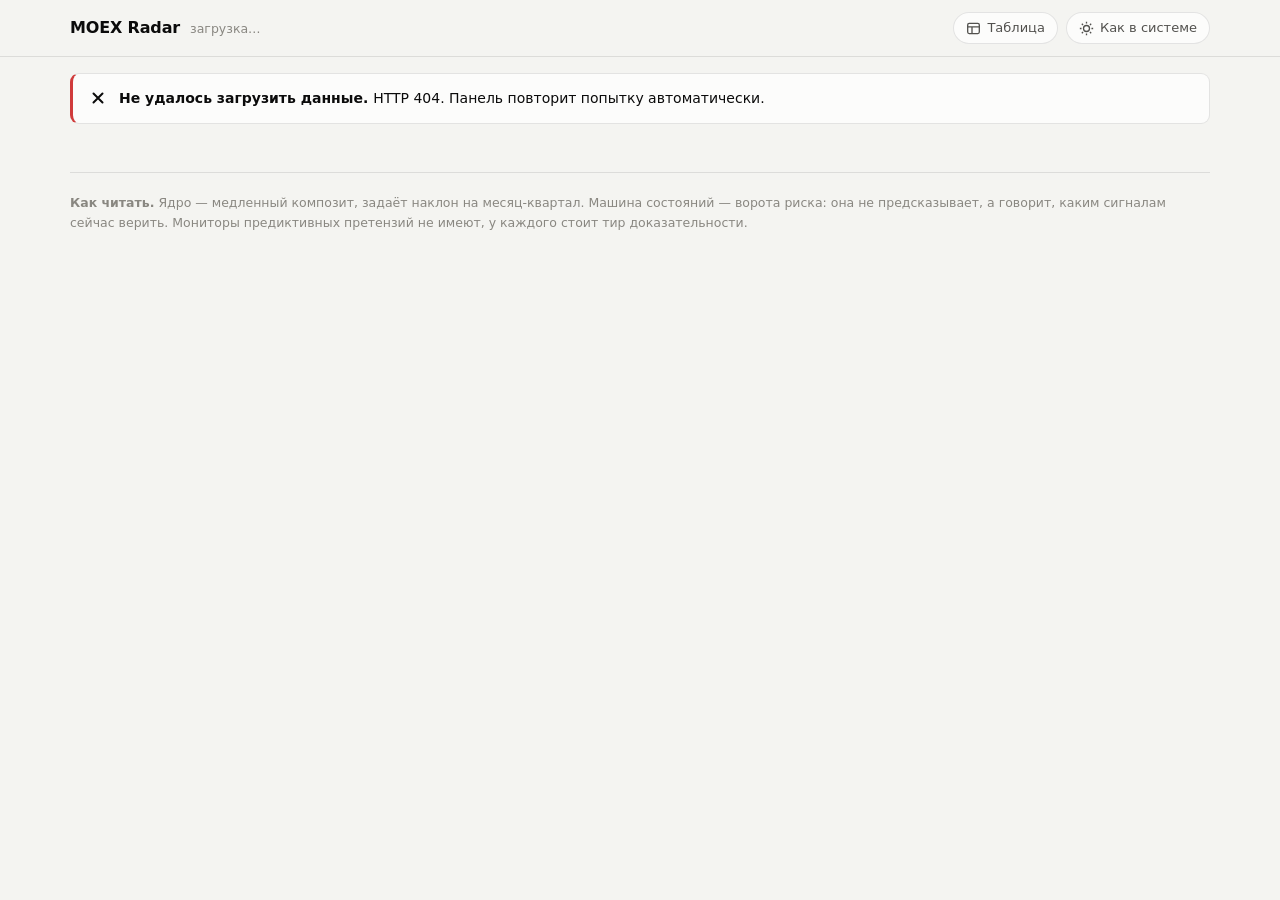
==== web/index.html @ fa614dc6 "Панель переписана: дизайн-система, обе темы, доступность Прежняя вёрстка была тёмной по факту (светл" ====
<!doctype html>
<html lang="ru" data-theme="">
<head>
<meta charset="utf-8">
<meta name="viewport" content="width=device-width, initial-scale=1, viewport-fit=cover">
<title>MOEX Radar — состояние российского рынка</title>
<meta name="description" content="Прогнозная панель по индексу МосБиржи: композит ядра, машина состояний, мониторы потоков и макро.">
<meta name="color-scheme" content="light dark">
<link rel="icon" href="favicon.svg" type="image/svg+xml">
<link rel="stylesheet" href="styles.css">
<script>
  // Тему ставим ДО первой отрисовки: иначе на секунду мигает светлая, пока грузится
  // app.js, и это заметнее всего ночью — ровно тогда, когда панель и открывают.
  try {
    var t = localStorage.getItem('moex-radar-theme');
    if (t === 'light' || t === 'dark') document.documentElement.dataset.theme = t;
  } catch (e) { /* приватный режим — молча остаёмся на системной теме */ }
</script>
</head>
<body>
<a class="skip" href="#main">К содержимому</a>

<header class="top">
  <div class="top__in">
    <div class="brand">
      <span class="brand__name">MOEX&nbsp;Radar</span>
      <span class="brand__sub" id="asof">загрузка…</span>
    </div>
    <span class="top__spacer"></span>
    <div class="top__tools">
      <span class="age" id="age"></span>
      <button class="pill" id="table-toggle" type="button" aria-pressed="false"
              aria-label="Показать те же ряды таблицей"
              title="Показать те же ряды таблицей">
        <svg class="pill__ico" viewBox="0 0 16 16" aria-hidden="true" fill="none" stroke="currentColor" stroke-width="1.4">
          <rect x="1.8" y="2.6" width="12.4" height="10.8" rx="1.6"/>
          <path d="M1.8 6.2h12.4M6.4 6.2v7.2"/>
        </svg>
        <span class="pill__label">Таблица</span>
      </button>
      <button class="pill" id="theme-toggle" type="button" aria-label="Сменить тему оформления" title="Тема оформления">
        <svg class="pill__ico" id="theme-ico" viewBox="0 0 16 16" aria-hidden="true" fill="none" stroke="currentColor" stroke-width="1.4">
          <circle cx="8" cy="8" r="3.2"/>
          <path d="M8 .9v1.8M8 13.3v1.8M15.1 8h-1.8M2.7 8H.9M13 3l-1.3 1.3M4.3 11.7 3 13M13 13l-1.3-1.3M4.3 4.3 3 3"/>
        </svg>
        <span class="pill__label" id="theme-label">Тема</span>
      </button>
    </div>
  </div>
</header>

<main class="wrap" id="main">
  <div id="banners"></div>
  <div id="app">
    <p class="empty" id="boot">Загружаем данные панели…</p>
  </div>

  <footer class="foot">
    <p><strong>Как читать.</strong> Ядро — медленный композит, задаёт наклон на месяц-квартал.
      Машина состояний — ворота риска: она не предсказывает, а говорит, каким сигналам сейчас верить.
      Мониторы предиктивных претензий не имеют, у каждого стоит тир доказательности.</p>
    <p id="foot-meta"></p>
  </footer>
</main>

<script src="charts.js"></script>
<script src="app.js"></script>
</body>
</html>
---- web/styles.css ----
/* MOEX Radar — дизайн-система панели.
 *
 * ПРИНЦИП: цвет носит смысл, а не украшает. Идентичность (три компонента ядра) —
 * категориальные слоты; полярность (композит, потоки) — диверджент синий↔красный
 * с серой серединой; состояние (ячейка, статус источника) — статусная палитра,
 * всегда с иконкой и подписью, никогда цветом в одиночку. Всё остальное — чернила.
 *
 * Палитра не подобрана на глаз: слоты и пары прогнаны валидатором в ОБЕИХ темах
 * (categorical all-pairs: CVD ΔE 9.2 светлая / 9.4 тёмная при пороге 8; обычное
 * зрение 24.0 / 20.9 при полу 15; диверджент-пара 29.0 / 19.2). Тёмная тема —
 * отдельно подобранные шаги под тёмную поверхность, а не инверсия светлой.
 *
 * Числа: пропорциональные цифры везде, кроме таблиц и осей, где колонки обязаны
 * выравниваться — там tabular-nums. Моноширинный шрифт на крупных числах выглядит
 * дёшево и растягивает их (это и было главной бедой прежней вёрстки).
 */

:root {
  color-scheme: light;

  /* поверхности */
  --plane: #f4f4f1;
  --surface: #fcfcfb;
  --surface-2: #f7f7f4;
  --inset: #f0efec;

  /* чернила */
  --ink: #0b0b0b;
  --ink-2: #52514e;
  --ink-3: #898781;

  /* линии */
  --grid: #e1e0d9;
  --axis: #c3c2b7;
  --hair: rgba(11, 11, 11, .10);
  --hair-strong: rgba(11, 11, 11, .16);

  /* категориальные слоты — идентичность компонентов ядра */
  --s1: #2a78d6;
  --s2: #eb6834;
  --s3: #1baf7a;

  /* диверджент — полярность */
  --pos: #2a78d6;
  --neg: #e34948;
  --mid: #e6e5e1;
  --pos-soft: rgba(42, 120, 214, .14);
  --neg-soft: rgba(227, 73, 72, .14);

  /* статус — состояние, всегда с подписью */
  --good: #0ca30c;
  --warn: #fab219;
  --serious: #ec835a;
  --crit: #d03b3b;
  --good-ink: #006300;

  --shadow: 0 1px 2px rgba(11, 11, 11, .04), 0 12px 32px -20px rgba(11, 11, 11, .28);
  --radius: 14px;
  --radius-sm: 9px;

  --font: system-ui, -apple-system, "Segoe UI", Roboto, sans-serif;
}

/* Тёмная тема объявлена дважды намеренно: медиазапрос ловит настройку системы,
 * а скоуп data-theme — переключатель на странице, и он обязан побеждать в обе
 * стороны (:not() пускает светлую метку выиграть у системной тёмной). */
@media (prefers-color-scheme: dark) {
  :root:not([data-theme="light"]) {
    color-scheme: dark;
    --plane: #0d0d0d;
    --surface: #1a1a19;
    --surface-2: #201f1e;
    --inset: #232322;
    --ink: #ffffff;
    --ink-2: #c3c2b7;
    --ink-3: #898781;
    --grid: #2c2c2a;
    --axis: #383835;
    --hair: rgba(255, 255, 255, .10);
    --hair-strong: rgba(255, 255, 255, .18);
    --s1: #3987e5;
    --s2: #d95926;
    --s3: #199e70;
    --pos: #3987e5;
    --neg: #e66767;
    --mid: #383835;
    --pos-soft: rgba(57, 135, 229, .18);
    --neg-soft: rgba(230, 103, 103, .18);
    --good-ink: #0ca30c;
    --shadow: none;
  }
}

:root[data-theme="dark"] {
  color-scheme: dark;
  --plane: #0d0d0d;
  --surface: #1a1a19;
  --surface-2: #201f1e;
  --inset: #232322;
  --ink: #ffffff;
  --ink-2: #c3c2b7;
  --ink-3: #898781;
  --grid: #2c2c2a;
  --axis: #383835;
  --hair: rgba(255, 255, 255, .10);
  --hair-strong: rgba(255, 255, 255, .18);
  --s1: #3987e5;
  --s2: #d95926;
  --s3: #199e70;
  --pos: #3987e5;
  --neg: #e66767;
  --mid: #383835;
  --pos-soft: rgba(57, 135, 229, .18);
  --neg-soft: rgba(230, 103, 103, .18);
  --good-ink: #0ca30c;
  --shadow: none;
}

* { box-sizing: border-box; }

html, body { margin: 0; padding: 0; }

body {
  background: var(--plane);
  color: var(--ink);
  font-family: var(--font);
  font-size: 15px;
  line-height: 1.5;
  -webkit-font-smoothing: antialiased;
  text-rendering: optimizeLegibility;
}

h1, h2, h3, p, ul, ol, figure { margin: 0; }
ul, ol { padding: 0; list-style: none; }
button { font: inherit; color: inherit; }

.skip {
  position: absolute; left: -9999px; top: 0; z-index: 50;
  background: var(--surface); color: var(--ink); padding: 10px 14px;
  border-radius: 0 0 var(--radius-sm) 0; border: 1px solid var(--hair);
}
.skip:focus { left: 0; }

:where(a, button, [tabindex]):focus-visible {
  outline: 2px solid var(--s1);
  outline-offset: 2px;
  border-radius: 4px;
}

.wrap {
  max-width: 1180px;
  margin: 0 auto;
  padding: 0 20px 72px;
}

/* ─────────────────────────────────────────────────────────── шапка */

.top {
  position: sticky; top: 0; z-index: 20;
  background: color-mix(in srgb, var(--plane) 86%, transparent);
  backdrop-filter: saturate(1.4) blur(10px);
  border-bottom: 1px solid var(--hair);
}
.top__in {
  max-width: 1180px; margin: 0 auto; padding: 12px 20px;
  display: flex; align-items: center; gap: 16px;
}
.brand { display: flex; align-items: baseline; gap: 10px; min-width: 0; }
.brand__name { font-size: 16px; font-weight: 640; letter-spacing: -.01em; }
.brand__sub { font-size: 12.5px; color: var(--ink-3); white-space: nowrap; }
.top__spacer { flex: 1 1 auto; }
.top__tools { display: flex; align-items: center; gap: 8px; min-width: 0; }

.pill {
  display: inline-flex; align-items: center; gap: 6px;
  height: 32px; padding: 0 12px;
  background: var(--surface); border: 1px solid var(--hair);
  border-radius: 999px; font-size: 13px; color: var(--ink-2);
  cursor: pointer; white-space: nowrap;
  transition: background .12s ease, border-color .12s ease, color .12s ease;
}
.pill:hover { border-color: var(--hair-strong); color: var(--ink); }
.pill[aria-pressed="true"] { background: var(--inset); color: var(--ink); border-color: var(--hair-strong); }
.pill__ico { width: 15px; height: 15px; display: block; flex: none; }

.age {
  font-size: 12.5px; color: var(--ink-3); white-space: nowrap;
  /* Строка возраста обязана уметь сжиматься: без min-width:0 flex-элемент с
   * nowrap не ужимается ниже своего текста и выдавливает кнопки за край экрана
   * (на 390px кнопки просто уезжали из видимой области). */
  min-width: 0; overflow: hidden; text-overflow: ellipsis;
}
.age--stale { color: var(--serious); font-weight: 560; }

/* ─────────────────────────────────────────────────────── уведомления */

.banner {
  display: flex; gap: 12px; align-items: flex-start;
  margin: 16px 0 0; padding: 14px 16px;
  border: 1px solid var(--hair); border-left: 3px solid var(--axis);
  border-radius: var(--radius-sm); background: var(--surface);
  font-size: 14px;
}
.banner--warn { border-left-color: var(--warn); }
.banner--err { border-left-color: var(--crit); }
.banner__ico { flex: none; width: 18px; height: 18px; margin-top: 1px; }
.banner b { font-weight: 620; }

/* ────────────────────────────────────────────────────────── секции */

.section { margin-top: 40px; }
.section__head { display: flex; align-items: baseline; gap: 12px; margin-bottom: 14px; flex-wrap: wrap; }
.section__title {
  font-size: 12px; font-weight: 680; letter-spacing: .09em;
  text-transform: uppercase; color: var(--ink-3);
}
.section__sub { font-size: 13px; color: var(--ink-3); }

.card {
  background: var(--surface);
  border: 1px solid var(--hair);
  border-radius: var(--radius);
  box-shadow: var(--shadow);
  padding: 20px;
}
.card__head { display: flex; align-items: baseline; gap: 10px; margin-bottom: 14px; flex-wrap: wrap; }
.card__title { font-size: 15px; font-weight: 600; letter-spacing: -.005em; }
.card__note { font-size: 12.5px; color: var(--ink-3); }
.card__foot { margin-top: 14px; font-size: 12.5px; color: var(--ink-3); }

.grid { display: grid; gap: 16px; }

/* ───────────────────────────────────────────────────────── вердикт */

.hero {
  margin-top: 24px;
  background: var(--surface);
  border: 1px solid var(--hair);
  border-radius: var(--radius);
  box-shadow: var(--shadow);
  overflow: hidden;
}
.hero__grid { display: grid; gap: 0; }
@media (min-width: 900px) { .hero__grid { grid-template-columns: 1.15fr 1fr; } }

.hero__cell { padding: 24px; }
.hero__gauge {
  padding: 24px;
  border-top: 1px solid var(--hair);
}
@media (min-width: 900px) {
  .hero__gauge { border-top: 0; border-left: 1px solid var(--hair); }
}

.kicker {
  font-size: 11px; font-weight: 680; letter-spacing: .1em;
  text-transform: uppercase; color: var(--ink-3); margin-bottom: 12px;
}

.bits { display: flex; flex-wrap: wrap; gap: 8px; margin-bottom: 18px; }
.bit {
  display: inline-flex; align-items: center; gap: 7px;
  padding: 6px 11px 6px 9px;
  background: var(--surface-2); border: 1px solid var(--hair);
  border-radius: 999px; font-size: 13px;
}
.bit__dot { width: 8px; height: 8px; border-radius: 50%; flex: none; background: var(--ink-3); }
.bit--on .bit__dot { background: var(--crit); }
.bit--off .bit__dot { background: var(--good); }
.bit--neutral .bit__dot { background: var(--ink-3); }
.bit__k { color: var(--ink-3); }
.bit__v { font-weight: 580; }
.bit__since { color: var(--ink-3); font-size: 12px; }

.cellname {
  display: flex; align-items: center; gap: 10px;
  font-size: clamp(26px, 4.2vw, 38px); font-weight: 660;
  letter-spacing: -.022em; line-height: 1.1; margin-bottom: 4px;
}
.cellname__ico { width: 26px; height: 26px; flex: none; }
.cellcode { font-size: 13px; color: var(--ink-3); margin-bottom: 18px; }

.stats { display: flex; flex-wrap: wrap; gap: 24px; }
.stat__k { font-size: 11px; letter-spacing: .07em; text-transform: uppercase; color: var(--ink-3); }
.stat__v { font-size: 21px; font-weight: 620; letter-spacing: -.015em; margin-top: 2px; }
.stat__hint { font-size: 12px; color: var(--ink-3); }

.rule {
  padding: 18px 24px;
  border-top: 1px solid var(--hair);
  background: var(--surface-2);
  display: flex; gap: 12px; align-items: flex-start;
}
.rule__ico { width: 18px; height: 18px; flex: none; margin-top: 2px; color: var(--ink-3); }
.rule__k {
  font-size: 11px; font-weight: 680; letter-spacing: .1em;
  text-transform: uppercase; color: var(--ink-3); margin-bottom: 4px;
}
.rule__t { font-size: 15px; line-height: 1.55; }

.gaugeval { display: flex; align-items: baseline; gap: 10px; margin-bottom: 2px; }
.gaugeval__n { font-size: clamp(34px, 5.2vw, 46px); font-weight: 660; letter-spacing: -.03em; line-height: 1; }
.gaugeval__l { font-size: 14px; color: var(--ink-2); }
.gauge__meta { font-size: 12.5px; color: var(--ink-3); margin-top: 10px; }
.gauge__trail { margin-top: 18px; padding-top: 16px; border-top: 1px solid var(--hair); }
.gauge__trail .stat__k { margin-bottom: 4px; }

/* ──────────────────────────────────────────────────────────── ядро */

.comps { display: grid; gap: 16px; }
@media (min-width: 760px) { .comps { grid-template-columns: repeat(3, 1fr); } }

.comp { display: flex; flex-direction: column; gap: 12px; }
.comp__top { display: flex; align-items: flex-start; gap: 10px; }
.comp__mark { width: 10px; height: 10px; border-radius: 3px; flex: none; margin-top: 5px; }
.comp__label { font-size: 14.5px; font-weight: 580; line-height: 1.3; }
.comp__z { display: flex; align-items: baseline; gap: 8px; }
.comp__zn { font-size: 30px; font-weight: 640; letter-spacing: -.025em; line-height: 1; }
.comp__raw { font-size: 13px; color: var(--ink-2); }
.comp__mech { font-size: 12.5px; color: var(--ink-3); line-height: 1.45; }
.comp__foot { display: flex; align-items: center; gap: 8px; font-size: 12px; color: var(--ink-3); }

.tier {
  display: inline-flex; align-items: center; gap: 5px;
  padding: 2px 8px; border-radius: 999px;
  border: 1px solid var(--hair); background: var(--surface-2);
  font-size: 11px; font-weight: 600; letter-spacing: .02em; color: var(--ink-2);
  cursor: help;
}
.tier--A { border-color: color-mix(in srgb, var(--good) 40%, var(--hair)); color: var(--good-ink); }
.tier--B { border-color: color-mix(in srgb, var(--s1) 34%, var(--hair)); color: var(--s1); }
.tier--monitor { color: var(--ink-3); }
.tier--dead { color: var(--ink-3); text-decoration: line-through; text-decoration-thickness: 1px; }

.health { display: flex; flex-wrap: wrap; gap: 24px; align-items: center; }

/* ───────────────────────────────────────────────── машина состояний */

.legend { display: flex; flex-wrap: wrap; gap: 12px; margin-top: 12px; }
.legend__i { display: inline-flex; align-items: center; gap: 6px; font-size: 12px; color: var(--ink-2); }
.legend__sw { width: 14px; height: 10px; border-radius: 3px; flex: none; }

/* align-items: start — иначе более короткая карточка растягивается до высоты
 * соседней и внизу зияет пустота в половину экрана. */
.two { display: grid; gap: 16px; align-items: start; }
@media (min-width: 900px) { .two { grid-template-columns: 1fr 1fr; } }

.dist { padding: 14px 0; border-top: 1px solid var(--hair); }
.dist:first-child { border-top: 0; padding-top: 0; }
.dist__row { display: flex; justify-content: space-between; align-items: baseline; gap: 12px; }
.dist__k { font-size: 14px; font-weight: 560; }
.dist__v { font-size: 14px; color: var(--ink-2); font-variant-numeric: tabular-nums; }
.dist__t { font-size: 12.5px; color: var(--ink-3); margin-top: 6px; line-height: 1.45; }

.sig { padding: 14px 0; border-top: 1px solid var(--hair); }
.sig:first-child { border-top: 0; padding-top: 0; }
.sig__row { display: flex; justify-content: space-between; align-items: baseline; gap: 12px; }
.sig__k { font-size: 14px; font-weight: 560; }
.sig__z { font-size: 14px; font-variant-numeric: tabular-nums; }
.sig__verdict { display: inline-flex; align-items: center; gap: 6px; font-size: 12.5px; margin-top: 5px; }
.sig__why { font-size: 12.5px; color: var(--ink-3); margin-top: 4px; line-height: 1.45; }
.sig__ico { width: 13px; height: 13px; flex: none; }

.tone-pos { color: var(--pos); }
.tone-neg { color: var(--neg); }
.tone-mut { color: var(--ink-3); }

/* ──────────────────────────────────────────────────────── мониторы */

.tiles { display: grid; gap: 16px; align-items: start; grid-template-columns: repeat(auto-fill, minmax(268px, 1fr)); }
.tile { display: flex; flex-direction: column; gap: 10px; }
.tile--dead { opacity: .72; }
.tile__head { display: flex; align-items: flex-start; justify-content: space-between; gap: 10px; }
.tile__title { font-size: 14px; font-weight: 580; line-height: 1.3; }
.tile__head-r { display: flex; align-items: center; gap: 6px; flex: none; }
.tile__headline { font-size: 14px; line-height: 1.45; }
.tile__num { font-size: 26px; font-weight: 640; letter-spacing: -.02em; line-height: 1.1; }
.tile__sub { font-size: 12.5px; color: var(--ink-3); line-height: 1.45; }
.tile__foot { margin-top: auto; padding-top: 4px; display: flex; justify-content: space-between; gap: 10px; font-size: 11.5px; color: var(--ink-3); }

.dot-status { width: 7px; height: 7px; border-radius: 50%; flex: none; }
.dot-status--ok { background: var(--good); }
.dot-status--stale { background: var(--warn); }
.dot-status--error { background: var(--crit); }
.dot-status--missing { background: var(--ink-3); }

/* ───────────────────────────────────────────────────────── журнал */

.evt { display: flex; gap: 12px; padding: 12px 0; border-top: 1px solid var(--hair); font-size: 13.5px; }
.evt:first-child { border-top: 0; }
.evt__ts { color: var(--ink-3); font-variant-numeric: tabular-nums; white-space: nowrap; font-size: 12.5px; }
.evt__t { line-height: 1.45; }

/* ────────────────────────────────────────────────── таблица (a11y) */

.tablewrap { overflow-x: auto; -webkit-overflow-scrolling: touch; }
table.data { width: 100%; border-collapse: collapse; font-size: 13px; font-variant-numeric: tabular-nums; }
table.data caption { text-align: left; font-size: 12.5px; color: var(--ink-3); padding-bottom: 10px; }
table.data th, table.data td { padding: 8px 12px; text-align: right; white-space: nowrap; border-bottom: 1px solid var(--hair); }
table.data th:first-child, table.data td:first-child { text-align: left; }
table.data thead th { font-weight: 600; color: var(--ink-3); font-size: 11.5px; letter-spacing: .05em; text-transform: uppercase; }
table.data tbody tr:last-child td { border-bottom: 0; }

/* ────────────────────────────────────────────────────────── графики */

.fig { display: block; width: 100%; overflow: visible; }
.fig text { font-family: var(--font); fill: var(--ink-3); }
.fig .tick { font-size: 10.5px; font-variant-numeric: tabular-nums; }
.fig .gridline { stroke: var(--grid); stroke-width: 1; shape-rendering: crispEdges; }
.fig .axisline { stroke: var(--axis); stroke-width: 1; shape-rendering: crispEdges; }
.fig .series { fill: none; stroke-width: 2; stroke-linejoin: round; stroke-linecap: round; }
.fig .marker { stroke: var(--surface); stroke-width: 2; }
.fig .hit { fill: transparent; cursor: crosshair; }
.fig .cross { stroke: var(--ink-3); stroke-width: 1; stroke-dasharray: none; opacity: .5; }

.chart { position: relative; }
.tip {
  position: absolute; z-index: 10; pointer-events: none;
  background: var(--surface); border: 1px solid var(--hair-strong);
  border-radius: var(--radius-sm); box-shadow: 0 8px 28px -12px rgba(0, 0, 0, .45);
  padding: 9px 11px; font-size: 12.5px; line-height: 1.45; min-width: 116px;
  opacity: 0; transform: translate(-50%, -112%); transition: opacity .1s ease;
}
.tip[data-show="1"] { opacity: 1; }
.tip__k { color: var(--ink-3); font-size: 11.5px; }
.tip__v { font-weight: 600; font-variant-numeric: tabular-nums; }
.tip__r { display: flex; gap: 8px; justify-content: space-between; }

.sr {
  position: absolute; width: 1px; height: 1px; overflow: hidden;
  clip: rect(0 0 0 0); clip-path: inset(50%); white-space: nowrap;
}

.foot {
  margin-top: 48px; padding-top: 20px; border-top: 1px solid var(--hair);
  font-size: 12.5px; color: var(--ink-3); line-height: 1.6;
}
.foot a { color: var(--s1); text-decoration: none; }
.foot a:hover { text-decoration: underline; }

.empty { font-size: 13px; color: var(--ink-3); padding: 6px 0; }

@media (prefers-reduced-motion: reduce) {
  * { transition: none !important; animation: none !important; }
}


/* ─────────────────────────────────────────────────────────── телефон
 *
 * Шапка была единственным источником горизонтальной прокрутки: бренд, дата,
 * возраст и две кнопки с подписями лежат в одной строке с nowrap и вместе
 * требуют ~410px. Страница становилась шире экрана целиком, и на 375px у всех
 * карточек срезался правый край. Поэтому на узких экранах у кнопок остаются
 * иконки (подписи уходят к скринридеру через aria-label), дата исчезает —
 * она и так есть в строке возраста, — а перенос текста разрешён где угодно:
 * длинный заголовок тайла не должен уметь распирать сетку.
 */
@media (max-width: 620px) {
  .top__in { gap: 10px; padding: 10px 16px; }
  .brand__sub { display: none; }
  .pill__label { display: none; }
  .pill { padding: 0 10px; }
  .wrap { padding: 0 16px 56px; }
  .card, .hero__cell, .hero__gauge { padding: 16px; }
  .rule { padding: 16px; }
  .stats { gap: 16px 20px; }
  .section { margin-top: 32px; }
}

body { overflow-x: hidden; }
.tile__title, .tile__sub, .card__title, .rule__t, .comp__mech, .sig__why, .dist__t {
  overflow-wrap: anywhere;
}
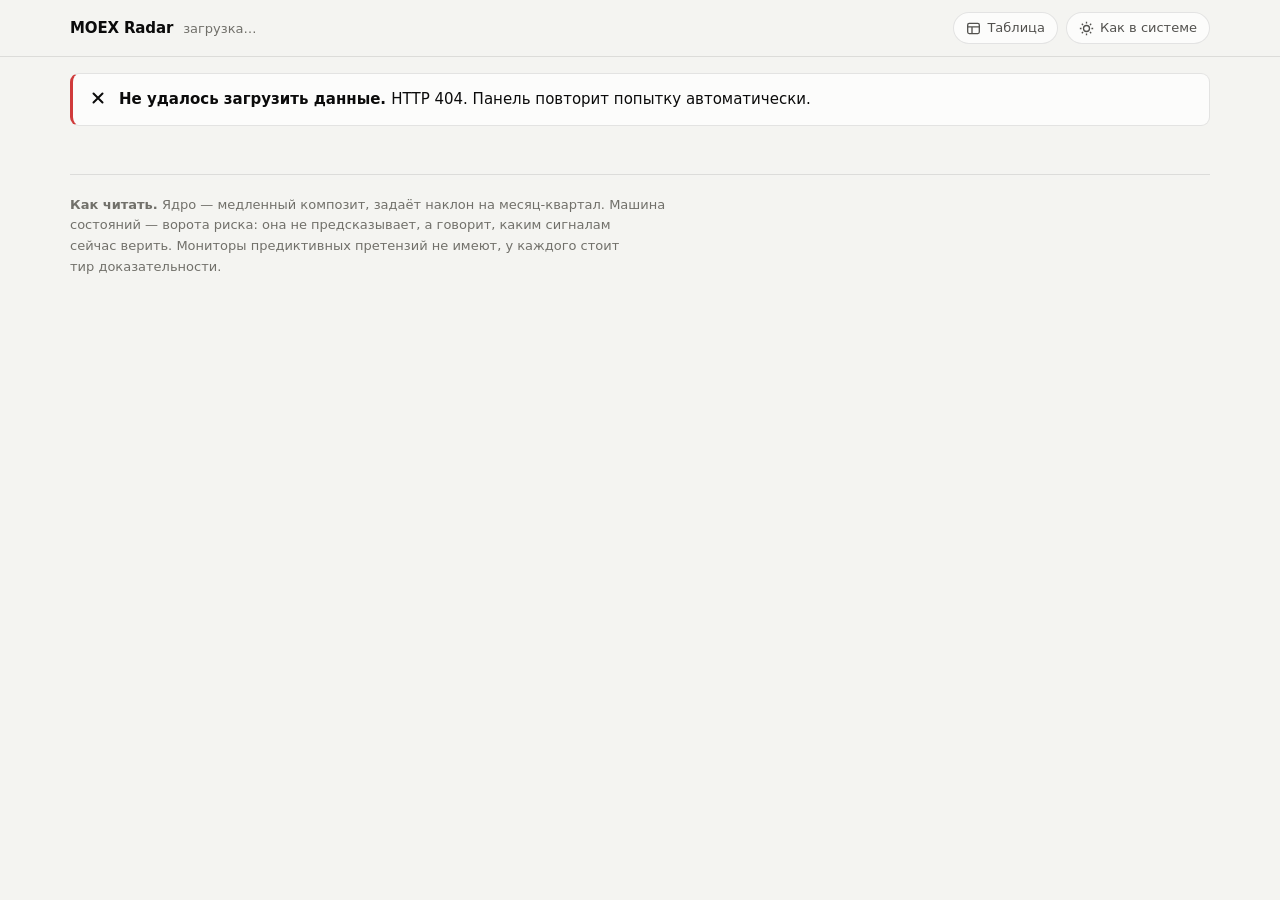
==== commit 152021a5: "Аудит: 120 находок, починено подтверждённое Сквозной аудит 36 агентами (1907 проверок) по логике, вы" ====
--- a/web/index.html
+++ b/web/index.html
@@ -22,8 +22,12 @@
 
 <header class="top">
   <div class="top__in">
+    <!-- Именно h1, а не span: на странице не было ни одного заголовка первого
+         уровня, дерево начиналось с h2 «Ядро», и скринридер при навигации по
+         заголовкам не находил ни имени панели, ни её главного вывода. Вид не
+         меняется — размер и начертание задаёт класс, а не тег. -->
     <div class="brand">
-      <span class="brand__name">MOEX&nbsp;Radar</span>
+      <h1 class="brand__name">MOEX&nbsp;Radar</h1>
       <span class="brand__sub" id="asof">загрузка…</span>
     </div>
     <span class="top__spacer"></span>
--- a/web/styles.css
+++ b/web/styles.css
@@ -7,12 +7,42 @@
  *
  * Палитра не подобрана на глаз: слоты и пары прогнаны валидатором в ОБЕИХ темах
  * (categorical all-pairs: CVD ΔE 9.2 светлая / 9.4 тёмная при пороге 8; обычное
- * зрение 24.0 / 20.9 при полу 15; диверджент-пара 29.0 / 19.2). Тёмная тема —
+ * зрение 27.6 / 24.6 при полу 15; диверджент-пара 21.6 / 19.2). Тёмная тема —
  * отдельно подобранные шаги под тёмную поверхность, а не инверсия светлой.
+ * Единственное предупреждение валидатора — слот 3 на светлой поверхности (2,74
+ * при 3,0): это документированный тон, и для него действует правило рельефа —
+ * у каждой линии есть подпись рядом и режим таблицы. Менять его на свой ради
+ * 0,26 значило бы выйти из проверенной палитры, что дороже.
+ *
+ * ЧЕГО ВАЛИДАТОР ПАЛИТРЫ НЕ ЛОВИТ и что пришлось чинить отдельно: он проверяет
+ * марки друг против друга и против поверхности, но не чернила по поверхности и
+ * не текст. Аудит намерил в СВЕТЛОЙ теме вторичную прозу на 3,26–3,50 при норме
+ * AA 4,5, мелкий цветной текст на 3,85–4,30 и жёлтую точку статуса на 1,79 при
+ * норме 3,0 для графики. Отсюда два правила, которым тут следуют:
+ *   • марка и чернила — РАЗНЫЕ слоты. Диверджент-пара и статусные тона остаются
+ *     документированными (их валидировали как марки), а для текста и одиночных
+ *     марок заведены тёмные варианты: --pos-ink / --neg-ink / --warn-ink /
+ *     --serious-ink. Красить текст «цветом линии графика» — и есть тот способ,
+ *     каким контраст проваливается незаметно для валидатора палитры;
+ *   • токены светлой и тёмной темы независимы. Общий на обе темы --ink-3 в
+ *     тёмной давал 4,85 и проходил, в светлой — 3,50 и не проходил.
+ * Контраст пересчитывается скриптом по этому файлу, а не на глаз.
+ *
+ * Идентичность разведена с полярностью по ОТТЕНКУ: слот 1 — фиолетовый (слот 7
+ * документированной палитры), а не тот же синий, что и «плюс». Пока они совпадали,
+ * квадратная метка компонента и крупное число над ней были одного цвета, и синий
+ * означал одновременно «компонент №1» и «плюс».
  *
  * Числа: пропорциональные цифры везде, кроме таблиц и осей, где колонки обязаны
  * выравниваться — там tabular-nums. Моноширинный шрифт на крупных числах выглядит
  * дёшево и растягивает их (это и было главной бедой прежней вёрстки).
+ *
+ * ШКАЛА КЕГЛЕЙ И НАЧЕРТАНИЙ. Кегли: 46 / 38 / 26 / 21 / 15 / 13 / 11, шаг ≥1,2.
+ * Начертания: 400 / 600 / 700 — и ничего между. Прежде было четырнадцать кеглей
+ * (девять из них в коридоре 10,5–15px, то есть неразличимые) и девять начертаний,
+ * из которых system-ui рисует ровно три: замер ширины строки дал 400 → 187,6px,
+ * 500…640 → 191,8px, 660…700 → 201,6px. Задуманная иерархия «600 против 580
+ * против 560» физически не существовала.
  */
 
 :root {
@@ -24,35 +54,48 @@
   --surface-2: #f7f7f4;
   --inset: #f0efec;
 
-  /* чернила */
+  /* чернила. --ink-3 в светлой теме темнее «муторного» #898781 из справочной
+   * палитры: на этих поверхностях он давал 3,50 / 3,35 / 3,26, а им набрана
+   * почти вся поясняющая проза и подписи осей — это текст, ему нужно 4,5. */
   --ink: #0b0b0b;
   --ink-2: #52514e;
-  --ink-3: #898781;
-
-  /* линии */
+  --ink-3: #71706a;
+
+  /* линии. --axis — нулевая ось, а не украшение: по ней читают, ушёл ли ряд под
+   * ноль, поэтому она обязана держать 3:1 (справочный #c3c2b7 давал 1,75). */
   --grid: #e1e0d9;
-  --axis: #c3c2b7;
+  --axis: #959380;
   --hair: rgba(11, 11, 11, .10);
   --hair-strong: rgba(11, 11, 11, .16);
 
   /* категориальные слоты — идентичность компонентов ядра */
-  --s1: #2a78d6;
+  --s1: #4a3aa7;
   --s2: #eb6834;
   --s3: #1baf7a;
 
-  /* диверджент — полярность */
+  /* диверджент — полярность. Марки (заливки, линии, иконки) — документированная
+   * пара; чернила (*-ink) — её тёмные варианты для ТЕКСТА: «+0,41» 14px цветом
+   * марки давал 4,30 и 3,85 при норме 4,5. */
   --pos: #2a78d6;
   --neg: #e34948;
+  --pos-ink: #2670c8;
+  --neg-ink: #c53f3e;
   --mid: #e6e5e1;
   --pos-soft: rgba(42, 120, 214, .14);
   --neg-soft: rgba(227, 73, 72, .14);
 
-  /* статус — состояние, всегда с подписью */
+  /* статус — состояние, всегда с подписью. Сами тона фиксированы справочной
+   * палитрой (там сабтри-контраст жёлтого и «серьёзного» на светлом покрыт
+   * обязательной парой «иконка + подпись»), поэтому не трогаем их, а заводим
+   * чернильные варианты для двух мест, где подписи рядом НЕТ: точка статуса
+   * тайла (одна только заливка, 1,79) и строка «N ч назад» (текст, 2,39). */
   --good: #0ca30c;
   --warn: #fab219;
   --serious: #ec835a;
   --crit: #d03b3b;
   --good-ink: #006300;
+  --warn-ink: #bc8104;
+  --serious-ink: #c34716;
 
   --shadow: 0 1px 2px rgba(11, 11, 11, .04), 0 12px 32px -20px rgba(11, 11, 11, .28);
   --radius: 14px;
@@ -75,18 +118,24 @@
     --ink-2: #c3c2b7;
     --ink-3: #898781;
     --grid: #2c2c2a;
-    --axis: #383835;
+    --axis: #666660;
     --hair: rgba(255, 255, 255, .10);
     --hair-strong: rgba(255, 255, 255, .18);
-    --s1: #3987e5;
+    --s1: #9085e9;
     --s2: #d95926;
     --s3: #199e70;
     --pos: #3987e5;
     --neg: #e66767;
+    /* В тёмной теме марка и чернила совпадают: на #1a1a19 эти же тона дают
+     * 4,79 и 5,39 — текстовый порог взят без отдельного шага. */
+    --pos-ink: #3987e5;
+    --neg-ink: #e66767;
     --mid: #383835;
     --pos-soft: rgba(57, 135, 229, .18);
     --neg-soft: rgba(230, 103, 103, .18);
     --good-ink: #0ca30c;
+    --warn-ink: #fab219;
+    --serious-ink: #ec835a;
     --shadow: none;
   }
 }
@@ -101,18 +150,22 @@
   --ink-2: #c3c2b7;
   --ink-3: #898781;
   --grid: #2c2c2a;
-  --axis: #383835;
+  --axis: #666660;
   --hair: rgba(255, 255, 255, .10);
   --hair-strong: rgba(255, 255, 255, .18);
-  --s1: #3987e5;
+  --s1: #9085e9;
   --s2: #d95926;
   --s3: #199e70;
   --pos: #3987e5;
   --neg: #e66767;
+  --pos-ink: #3987e5;
+  --neg-ink: #e66767;
   --mid: #383835;
   --pos-soft: rgba(57, 135, 229, .18);
   --neg-soft: rgba(230, 103, 103, .18);
   --good-ink: #0ca30c;
+  --warn-ink: #fab219;
+  --serious-ink: #ec835a;
   --shadow: none;
 }
 
@@ -166,8 +219,8 @@
   display: flex; align-items: center; gap: 16px;
 }
 .brand { display: flex; align-items: baseline; gap: 10px; min-width: 0; }
-.brand__name { font-size: 16px; font-weight: 640; letter-spacing: -.01em; }
-.brand__sub { font-size: 12.5px; color: var(--ink-3); white-space: nowrap; }
+.brand__name { font-size: 15px; font-weight: 600; letter-spacing: -.01em; }
+.brand__sub { font-size: 13px; color: var(--ink-3); white-space: nowrap; }
 .top__spacer { flex: 1 1 auto; }
 .top__tools { display: flex; align-items: center; gap: 8px; min-width: 0; }
 
@@ -176,7 +229,7 @@
   height: 32px; padding: 0 12px;
   background: var(--surface); border: 1px solid var(--hair);
   border-radius: 999px; font-size: 13px; color: var(--ink-2);
-  cursor: pointer; white-space: nowrap;
+  cursor: pointer; white-space: nowrap; font-weight: 400;
   transition: background .12s ease, border-color .12s ease, color .12s ease;
 }
 .pill:hover { border-color: var(--hair-strong); color: var(--ink); }
@@ -184,13 +237,16 @@
 .pill__ico { width: 15px; height: 15px; display: block; flex: none; }
 
 .age {
-  font-size: 12.5px; color: var(--ink-3); white-space: nowrap;
+  font-size: 13px; color: var(--ink-3); white-space: nowrap;
   /* Строка возраста обязана уметь сжиматься: без min-width:0 flex-элемент с
    * nowrap не ужимается ниже своего текста и выдавливает кнопки за край экрана
    * (на 390px кнопки просто уезжали из видимой области). */
   min-width: 0; overflow: hidden; text-overflow: ellipsis;
 }
-.age--stale { color: var(--serious); font-weight: 560; }
+/* Не var(--serious): это единственное место, где статусный тон работает ТЕКСТОМ,
+ * и на подложке шапки он давал 2,39 — предупреждение о протухшей витрине читалось
+ * хуже всего остального на странице. */
+.age--stale { color: var(--serious-ink); font-weight: 600; }
 
 /* ─────────────────────────────────────────────────────── уведомления */
 
@@ -199,19 +255,19 @@
   margin: 16px 0 0; padding: 14px 16px;
   border: 1px solid var(--hair); border-left: 3px solid var(--axis);
   border-radius: var(--radius-sm); background: var(--surface);
-  font-size: 14px;
-}
-.banner--warn { border-left-color: var(--warn); }
+  font-size: 15px;
+}
+.banner--warn { border-left-color: var(--warn-ink); }
 .banner--err { border-left-color: var(--crit); }
 .banner__ico { flex: none; width: 18px; height: 18px; margin-top: 1px; }
-.banner b { font-weight: 620; }
+.banner b { font-weight: 600; }
 
 /* ────────────────────────────────────────────────────────── секции */
 
 .section { margin-top: 40px; }
 .section__head { display: flex; align-items: baseline; gap: 12px; margin-bottom: 14px; flex-wrap: wrap; }
 .section__title {
-  font-size: 12px; font-weight: 680; letter-spacing: .09em;
+  font-size: 11px; font-weight: 600; letter-spacing: .09em;
   text-transform: uppercase; color: var(--ink-3);
 }
 .section__sub { font-size: 13px; color: var(--ink-3); }
@@ -225,8 +281,8 @@
 }
 .card__head { display: flex; align-items: baseline; gap: 10px; margin-bottom: 14px; flex-wrap: wrap; }
 .card__title { font-size: 15px; font-weight: 600; letter-spacing: -.005em; }
-.card__note { font-size: 12.5px; color: var(--ink-3); }
-.card__foot { margin-top: 14px; font-size: 12.5px; color: var(--ink-3); }
+.card__note { font-size: 13px; color: var(--ink-3); }
+.card__foot { margin-top: 14px; font-size: 13px; color: var(--ink-3); max-width: 68ch; }
 
 .grid { display: grid; gap: 16px; }
 
@@ -253,7 +309,7 @@
 }
 
 .kicker {
-  font-size: 11px; font-weight: 680; letter-spacing: .1em;
+  font-size: 11px; font-weight: 600; letter-spacing: .1em;
   text-transform: uppercase; color: var(--ink-3); margin-bottom: 12px;
 }
 
@@ -269,12 +325,12 @@
 .bit--off .bit__dot { background: var(--good); }
 .bit--neutral .bit__dot { background: var(--ink-3); }
 .bit__k { color: var(--ink-3); }
-.bit__v { font-weight: 580; }
-.bit__since { color: var(--ink-3); font-size: 12px; }
+.bit__v { font-weight: 600; }
+.bit__since { color: var(--ink-3); font-size: 13px; }
 
 .cellname {
   display: flex; align-items: center; gap: 10px;
-  font-size: clamp(26px, 4.2vw, 38px); font-weight: 660;
+  font-size: clamp(26px, 4.2vw, 38px); font-weight: 700;
   letter-spacing: -.022em; line-height: 1.1; margin-bottom: 4px;
 }
 .cellname__ico { width: 26px; height: 26px; flex: none; }
@@ -282,8 +338,8 @@
 
 .stats { display: flex; flex-wrap: wrap; gap: 24px; }
 .stat__k { font-size: 11px; letter-spacing: .07em; text-transform: uppercase; color: var(--ink-3); }
-.stat__v { font-size: 21px; font-weight: 620; letter-spacing: -.015em; margin-top: 2px; }
-.stat__hint { font-size: 12px; color: var(--ink-3); }
+.stat__v { font-size: 21px; font-weight: 600; letter-spacing: -.015em; margin-top: 2px; }
+.stat__hint { font-size: 13px; color: var(--ink-3); }
 
 .rule {
   padding: 18px 24px;
@@ -293,15 +349,17 @@
 }
 .rule__ico { width: 18px; height: 18px; flex: none; margin-top: 2px; color: var(--ink-3); }
 .rule__k {
-  font-size: 11px; font-weight: 680; letter-spacing: .1em;
+  font-size: 11px; font-weight: 600; letter-spacing: .1em;
   text-transform: uppercase; color: var(--ink-3); margin-bottom: 4px;
 }
-.rule__t { font-size: 15px; line-height: 1.55; }
+/* Единственный текст на панели, который говорит, ЧТО ДЕЛАТЬ, шёл строкой в 114
+ * знаков — на такой длине глаз теряет начало следующей строки. */
+.rule__t { font-size: 15px; line-height: 1.55; max-width: 62ch; }
 
 .gaugeval { display: flex; align-items: baseline; gap: 10px; margin-bottom: 2px; }
-.gaugeval__n { font-size: clamp(34px, 5.2vw, 46px); font-weight: 660; letter-spacing: -.03em; line-height: 1; }
-.gaugeval__l { font-size: 14px; color: var(--ink-2); }
-.gauge__meta { font-size: 12.5px; color: var(--ink-3); margin-top: 10px; }
+.gaugeval__n { font-size: clamp(26px, 5.2vw, 46px); font-weight: 700; letter-spacing: -.03em; line-height: 1; }
+.gaugeval__l { font-size: 13px; color: var(--ink-2); }
+.gauge__meta { font-size: 13px; color: var(--ink-3); margin-top: 10px; }
 .gauge__trail { margin-top: 18px; padding-top: 16px; border-top: 1px solid var(--hair); }
 .gauge__trail .stat__k { margin-bottom: 4px; }
 
@@ -313,12 +371,12 @@
 .comp { display: flex; flex-direction: column; gap: 12px; }
 .comp__top { display: flex; align-items: flex-start; gap: 10px; }
 .comp__mark { width: 10px; height: 10px; border-radius: 3px; flex: none; margin-top: 5px; }
-.comp__label { font-size: 14.5px; font-weight: 580; line-height: 1.3; }
+.comp__label { font-size: 15px; font-weight: 600; line-height: 1.3; }
 .comp__z { display: flex; align-items: baseline; gap: 8px; }
-.comp__zn { font-size: 30px; font-weight: 640; letter-spacing: -.025em; line-height: 1; }
+.comp__zn { font-size: 26px; font-weight: 700; letter-spacing: -.025em; line-height: 1; }
 .comp__raw { font-size: 13px; color: var(--ink-2); }
-.comp__mech { font-size: 12.5px; color: var(--ink-3); line-height: 1.45; }
-.comp__foot { display: flex; align-items: center; gap: 8px; font-size: 12px; color: var(--ink-3); }
+.comp__mech { font-size: 13px; color: var(--ink-3); line-height: 1.45; max-width: 68ch; }
+.comp__foot { display: flex; align-items: center; gap: 8px; font-size: 13px; color: var(--ink-3); }
 
 .tier {
   display: inline-flex; align-items: center; gap: 5px;
@@ -328,6 +386,8 @@
   cursor: help;
 }
 .tier--A { border-color: color-mix(in srgb, var(--good) 40%, var(--hair)); color: var(--good-ink); }
+/* --s1 после развода с полярностью даёт на подложке бейджа 7,97 (был синий 4,11):
+ * отдельный чернильный тон для тира B больше не нужен. */
 .tier--B { border-color: color-mix(in srgb, var(--s1) 34%, var(--hair)); color: var(--s1); }
 .tier--monitor { color: var(--ink-3); }
 .tier--dead { color: var(--ink-3); text-decoration: line-through; text-decoration-thickness: 1px; }
@@ -337,8 +397,15 @@
 /* ───────────────────────────────────────────────── машина состояний */
 
 .legend { display: flex; flex-wrap: wrap; gap: 12px; margin-top: 12px; }
-.legend__i { display: inline-flex; align-items: center; gap: 6px; font-size: 12px; color: var(--ink-2); }
-.legend__sw { width: 14px; height: 10px; border-radius: 3px; flex: none; }
+.legend__i { display: inline-flex; align-items: center; gap: 6px; font-size: 13px; color: var(--ink-2); }
+/* Волосяная обводка обязательна: нейтральный свотч «около нуля» — это середина
+ * диверджент-шкалы (--mid), и на карточке он даёт 1,23 к фону, то есть свотча
+ * просто не видно. Заливку не темним (она обязана оставаться серединой шкалы),
+ * различимость даёт контур. inset-тень, а не border: border сдвинул бы размер. */
+.legend__sw {
+  width: 14px; height: 10px; border-radius: 3px; flex: none;
+  box-shadow: inset 0 0 0 1px var(--ink-3);
+}
 
 /* align-items: start — иначе более короткая карточка растягивается до высоты
  * соседней и внизу зияет пустота в половину экрана. */
@@ -348,64 +415,91 @@
 .dist { padding: 14px 0; border-top: 1px solid var(--hair); }
 .dist:first-child { border-top: 0; padding-top: 0; }
 .dist__row { display: flex; justify-content: space-between; align-items: baseline; gap: 12px; }
-.dist__k { font-size: 14px; font-weight: 560; }
-.dist__v { font-size: 14px; color: var(--ink-2); font-variant-numeric: tabular-nums; }
-.dist__t { font-size: 12.5px; color: var(--ink-3); margin-top: 6px; line-height: 1.45; }
+.dist__k { font-size: 15px; font-weight: 600; }
+.dist__v { font-size: 15px; color: var(--ink-2); font-variant-numeric: tabular-nums; }
+.dist__t { font-size: 13px; color: var(--ink-3); margin-top: 6px; line-height: 1.45; max-width: 68ch; }
 
 .sig { padding: 14px 0; border-top: 1px solid var(--hair); }
 .sig:first-child { border-top: 0; padding-top: 0; }
 .sig__row { display: flex; justify-content: space-between; align-items: baseline; gap: 12px; }
-.sig__k { font-size: 14px; font-weight: 560; }
-.sig__z { font-size: 14px; font-variant-numeric: tabular-nums; }
-.sig__verdict { display: inline-flex; align-items: center; gap: 6px; font-size: 12.5px; margin-top: 5px; }
-.sig__why { font-size: 12.5px; color: var(--ink-3); margin-top: 4px; line-height: 1.45; }
+.sig__k { font-size: 15px; font-weight: 600; }
+.sig__z { font-size: 15px; font-variant-numeric: tabular-nums; }
+.sig__verdict { display: inline-flex; align-items: center; gap: 6px; font-size: 13px; margin-top: 5px; }
+.sig__why { font-size: 13px; color: var(--ink-3); margin-top: 4px; line-height: 1.45; max-width: 68ch; }
 .sig__ico { width: 13px; height: 13px; flex: none; }
 
-.tone-pos { color: var(--pos); }
-.tone-neg { color: var(--neg); }
+/* Тона — для ТЕКСТА, поэтому чернильные варианты пары, а не цвета марок:
+ * «+0,41» цветом линии графика давал 4,30 при норме 4,5. Иконки и заливки
+ * рядом продолжают краситься --pos/--neg: там порог 3:1, и он взят. */
+.tone-pos { color: var(--pos-ink); }
+.tone-neg { color: var(--neg-ink); }
 .tone-mut { color: var(--ink-3); }
 
 /* ──────────────────────────────────────────────────────── мониторы */
 
-.tiles { display: grid; gap: 16px; align-items: start; grid-template-columns: repeat(auto-fill, minmax(268px, 1fr)); }
+/* НЕ ставить сюда align-items: start. Это отключает растяжение ячеек грида, и
+ * тогда margin-top:auto у .tile__foot мёртв: строка «данные: …» стоит сразу под
+ * телом карточки, а не по низу. В ряду из четырёх тайлов низы расходились на
+ * 141px при том, что высота документа от выравнивания не меняется вовсе. */
+.tiles { display: grid; gap: 16px; grid-template-columns: repeat(auto-fill, minmax(268px, 1fr)); }
 .tile { display: flex; flex-direction: column; gap: 10px; }
-.tile--dead { opacity: .72; }
+/* Прозрачность здесь была нечитаемостью, а не приглушением: opacity .72 опускала
+ * заметку опровергнутого тайла до 2,34:1 (в тёмной — 3,09). Приглушаем только
+ * заголовок и только цветом, который сам проходит AA; «опровергнуто» и так несёт
+ * зачёркнутый бейдж tier--dead. */
+.tile--dead .tile__title { color: var(--ink-2); }
 .tile__head { display: flex; align-items: flex-start; justify-content: space-between; gap: 10px; }
-.tile__title { font-size: 14px; font-weight: 580; line-height: 1.3; }
+.tile__title { font-size: 15px; font-weight: 600; line-height: 1.3; }
 .tile__head-r { display: flex; align-items: center; gap: 6px; flex: none; }
-.tile__headline { font-size: 14px; line-height: 1.45; }
-.tile__num { font-size: 26px; font-weight: 640; letter-spacing: -.02em; line-height: 1.1; }
-.tile__sub { font-size: 12.5px; color: var(--ink-3); line-height: 1.45; }
-.tile__foot { margin-top: auto; padding-top: 4px; display: flex; justify-content: space-between; gap: 10px; font-size: 11.5px; color: var(--ink-3); }
+.tile__headline { font-size: 15px; line-height: 1.45; }
+.tile__num { font-size: 26px; font-weight: 700; letter-spacing: -.02em; line-height: 1.1; }
+.tile__sub { font-size: 13px; color: var(--ink-3); line-height: 1.45; }
+.tile__foot { margin-top: auto; padding-top: 4px; display: flex; justify-content: space-between; gap: 10px; font-size: 11px; color: var(--ink-3); }
 
 .dot-status { width: 7px; height: 7px; border-radius: 50%; flex: none; }
 .dot-status--ok { background: var(--good); }
-.dot-status--stale { background: var(--warn); }
+/* Единственная марка на панели, у которой рядом нет ни иконки, ни слова: баннер
+ * прямо говорит «затронутые тайлы помечены жёлтой точкой», то есть цвет работает
+ * в одиночку. Документированный #fab219 даёт на светлой поверхности 1,79 — точки
+ * физически не видно, поэтому здесь чернильный вариант того же оттенка (3,26). */
+.dot-status--stale { background: var(--warn-ink); }
 .dot-status--error { background: var(--crit); }
 .dot-status--missing { background: var(--ink-3); }
 
 /* ───────────────────────────────────────────────────────── журнал */
 
-.evt { display: flex; gap: 12px; padding: 12px 0; border-top: 1px solid var(--hair); font-size: 13.5px; }
+.evt { display: flex; gap: 12px; padding: 12px 0; border-top: 1px solid var(--hair); font-size: 13px; }
 .evt:first-child { border-top: 0; }
-.evt__ts { color: var(--ink-3); font-variant-numeric: tabular-nums; white-space: nowrap; font-size: 12.5px; }
-.evt__t { line-height: 1.45; }
+.evt__ts { color: var(--ink-3); font-variant-numeric: tabular-nums; white-space: nowrap; font-size: 13px; }
+.evt__t { line-height: 1.45; max-width: 78ch; }
 
 /* ────────────────────────────────────────────────── таблица (a11y) */
 
+/* Горизонтальная прокрутка оставлена как страховка, но полагаться на неё нельзя:
+ * контейнер с overflow-x создаётся скриптом без tabindex, а значит с клавиатуры
+ * до правых колонок не добраться (WCAG 2.1.1) — и ломается ровно тот запасной
+ * путь, ради которого таблица и существует. Поэтому на узком экране таблица
+ * обязана ПОМЕЩАТЬСЯ: снимаем nowrap и разрешаем переносы. Ячейки вида
+ * «медведь · стресс · стресс» переносятся по пробелам, числа переносить нечем —
+ * они и остаются целыми. */
 .tablewrap { overflow-x: auto; -webkit-overflow-scrolling: touch; }
 table.data { width: 100%; border-collapse: collapse; font-size: 13px; font-variant-numeric: tabular-nums; }
-table.data caption { text-align: left; font-size: 12.5px; color: var(--ink-3); padding-bottom: 10px; }
+table.data caption { text-align: left; font-size: 13px; color: var(--ink-3); padding-bottom: 10px; max-width: 78ch; }
 table.data th, table.data td { padding: 8px 12px; text-align: right; white-space: nowrap; border-bottom: 1px solid var(--hair); }
 table.data th:first-child, table.data td:first-child { text-align: left; }
-table.data thead th { font-weight: 600; color: var(--ink-3); font-size: 11.5px; letter-spacing: .05em; text-transform: uppercase; }
+table.data thead th { font-weight: 600; color: var(--ink-3); font-size: 11px; letter-spacing: .05em; text-transform: uppercase; }
 table.data tbody tr:last-child td { border-bottom: 0; }
+@media (max-width: 760px) {
+  table.data th, table.data td { white-space: normal; padding: 8px 6px; overflow-wrap: anywhere; }
+  table.data thead th { letter-spacing: 0; }
+}
 
 /* ────────────────────────────────────────────────────────── графики */
 
 .fig { display: block; width: 100%; overflow: visible; }
 .fig text { font-family: var(--font); fill: var(--ink-3); }
-.fig .tick { font-size: 10.5px; font-variant-numeric: tabular-nums; }
+.fig .tick { font-size: 11px; font-variant-numeric: tabular-nums; }
+.fig .tick--strong { fill: var(--ink-2); }
 .fig .gridline { stroke: var(--grid); stroke-width: 1; shape-rendering: crispEdges; }
 .fig .axisline { stroke: var(--axis); stroke-width: 1; shape-rendering: crispEdges; }
 .fig .series { fill: none; stroke-width: 2; stroke-linejoin: round; stroke-linecap: round; }
@@ -418,11 +512,11 @@
   position: absolute; z-index: 10; pointer-events: none;
   background: var(--surface); border: 1px solid var(--hair-strong);
   border-radius: var(--radius-sm); box-shadow: 0 8px 28px -12px rgba(0, 0, 0, .45);
-  padding: 9px 11px; font-size: 12.5px; line-height: 1.45; min-width: 116px;
+  padding: 9px 11px; font-size: 13px; line-height: 1.45; min-width: 116px;
   opacity: 0; transform: translate(-50%, -112%); transition: opacity .1s ease;
 }
 .tip[data-show="1"] { opacity: 1; }
-.tip__k { color: var(--ink-3); font-size: 11.5px; }
+.tip__k { color: var(--ink-3); font-size: 11px; }
 .tip__v { font-weight: 600; font-variant-numeric: tabular-nums; }
 .tip__r { display: flex; gap: 8px; justify-content: space-between; }
 
@@ -433,8 +527,10 @@
 
 .foot {
   margin-top: 48px; padding-top: 20px; border-top: 1px solid var(--hair);
-  font-size: 12.5px; color: var(--ink-3); line-height: 1.6;
-}
+  font-size: 13px; color: var(--ink-3); line-height: 1.6;
+}
+/* 162 знака в строке — вдвое больше комфортных 60–75. */
+.foot p { max-width: 78ch; }
 .foot a { color: var(--s1); text-decoration: none; }
 .foot a:hover { text-decoration: underline; }
 
@@ -468,6 +564,12 @@
 }
 
 body { overflow-x: hidden; }
+/* text-wrap: pretty — против висячих строк-сирот: на 1280px семь блоков
+ * заканчивались строкой в 7–15% ширины (в тайле 231px на своей строке одиноко
+ * висело «120» от «z-120»). Балансировка убирает четыре из семи и смягчает
+ * остальные; поддержка проверяется браузером сама, без неё правило игнорируется. */
 .tile__title, .tile__sub, .card__title, .rule__t, .comp__mech, .sig__why, .dist__t {
   overflow-wrap: anywhere;
-}
+  text-wrap: pretty;
+}
+.card__foot, .foot p, .evt__t, .empty { text-wrap: pretty; }
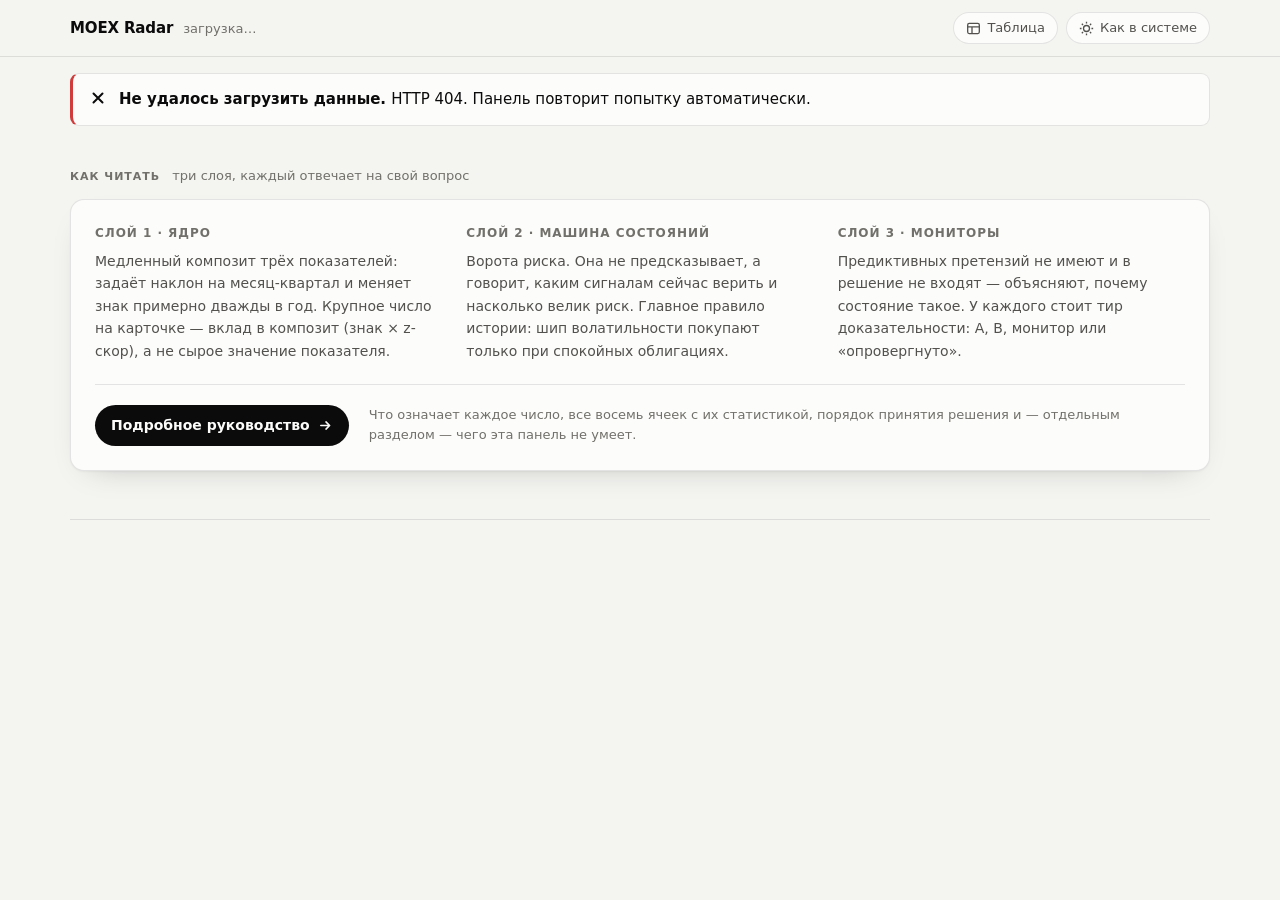
==== commit 2b12e93d: "Руководство по чтению панели и блок «Как читать» во всю ширину Блок в подвале был узкой колонкой из " ====
--- a/web/index.html
+++ b/web/index.html
@@ -59,10 +59,50 @@
     <p class="empty" id="boot">Загружаем данные панели…</p>
   </div>
 
+  <!-- Блок «Как читать» — во всю ширину панели, но текст внутри разложен на колонки:
+       строка длиной в 1180px нечитаема, поэтому ширину даёт сетка, а не абзац. -->
+  <section class="section howto" aria-labelledby="howto-h">
+    <div class="section__head">
+      <h2 class="section__title" id="howto-h">Как читать</h2>
+      <span class="section__sub">три слоя, каждый отвечает на свой вопрос</span>
+    </div>
+    <article class="card howto__card">
+      <div class="howto__grid">
+        <div class="howto__col">
+          <h3 class="howto__k">Слой 1 · Ядро</h3>
+          <p>Медленный композит трёх показателей: задаёт наклон на месяц-квартал и меняет
+            знак примерно дважды в год. Крупное число на карточке — вклад в композит
+            (знак × z-скор), а не сырое значение показателя.</p>
+        </div>
+        <div class="howto__col">
+          <h3 class="howto__k">Слой 2 · Машина состояний</h3>
+          <p>Ворота риска. Она не предсказывает, а говорит, каким сигналам сейчас верить и
+            насколько велик риск. Главное правило истории: шип волатильности покупают
+            только при спокойных облигациях.</p>
+        </div>
+        <div class="howto__col">
+          <h3 class="howto__k">Слой 3 · Мониторы</h3>
+          <p>Предиктивных претензий не имеют и в решение не входят — объясняют, почему
+            состояние такое. У каждого стоит тир доказательности: A, B, монитор или
+            «опровергнуто».</p>
+        </div>
+      </div>
+      <div class="howto__cta">
+        <a class="btn-link" href="guide.html">
+          <span>Подробное руководство</span>
+          <svg viewBox="0 0 16 16" aria-hidden="true" fill="none" stroke="currentColor"
+               stroke-width="1.7" stroke-linecap="round" stroke-linejoin="round">
+            <path d="M3 8h9M8.5 4.2 12.4 8l-3.9 3.8"/>
+          </svg>
+        </a>
+        <p class="howto__cta-note">Что означает каждое число, все восемь ячеек с их
+          статистикой, порядок принятия решения и — отдельным разделом — чего эта панель
+          не умеет.</p>
+      </div>
+    </article>
+  </section>
+
   <footer class="foot">
-    <p><strong>Как читать.</strong> Ядро — медленный композит, задаёт наклон на месяц-квартал.
-      Машина состояний — ворота риска: она не предсказывает, а говорит, каким сигналам сейчас верить.
-      Мониторы предиктивных претензий не имеют, у каждого стоит тир доказательности.</p>
     <p id="foot-meta"></p>
   </footer>
 </main>
--- a/web/styles.css
+++ b/web/styles.css
@@ -530,7 +530,7 @@
   font-size: 13px; color: var(--ink-3); line-height: 1.6;
 }
 /* 162 знака в строке — вдвое больше комфортных 60–75. */
-.foot p { max-width: 78ch; }
+.foot p { max-width: 92ch; }  /* осталась одна техническая строка */
 .foot a { color: var(--s1); text-decoration: none; }
 .foot a:hover { text-decoration: underline; }
 
@@ -573,3 +573,117 @@
   text-wrap: pretty;
 }
 .card__foot, .foot p, .evt__t, .empty { text-wrap: pretty; }
+
+/* ───────────────────────────────────────────── блок «Как читать» и руководство
+ *
+ * Ширину даёт сетка, а не абзац: растянуть один <p> на 1180px значит сделать
+ * строку в 180 знаков, которую глаз теряет на переносе. Поэтому блок занимает
+ * всю ширину панели, а текст внутри разложен на три колонки по 3 предложения.
+ */
+.howto__card { padding: 24px; }
+.howto__grid { display: grid; gap: 24px; }
+@media (min-width: 760px) { .howto__grid { grid-template-columns: repeat(3, 1fr); } }
+.howto__k {
+  font-size: 12px; font-weight: 680; letter-spacing: .08em; text-transform: uppercase;
+  color: var(--ink-3); margin-bottom: 8px;
+}
+.howto__col p { font-size: 14px; line-height: 1.6; color: var(--ink-2); text-wrap: pretty; }
+.howto__cta {
+  margin-top: 22px; padding-top: 20px; border-top: 1px solid var(--hair);
+  display: flex; flex-wrap: wrap; align-items: center; gap: 14px 20px;
+}
+.howto__cta-note {
+  font-size: 13px; color: var(--ink-3); flex: 1 1 320px; min-width: 0;
+  line-height: 1.55; text-wrap: pretty;
+}
+.btn-link {
+  display: inline-flex; align-items: center; gap: 8px; flex: none;
+  padding: 10px 16px; border-radius: 999px;
+  background: var(--ink); color: var(--surface);
+  font-size: 14px; font-weight: 560; text-decoration: none;
+  transition: opacity .12s ease;
+}
+.btn-link:hover { opacity: .86; }
+.btn-link svg { width: 15px; height: 15px; }
+
+/* ─────────────────────────────────────────────────────────── руководство */
+
+.guide { max-width: 1180px; }
+.guide__h1 { font-size: clamp(28px, 4vw, 40px); font-weight: 660; letter-spacing: -.022em; margin: 32px 0 14px; }
+.guide__lead { font-size: 17px; line-height: 1.6; color: var(--ink-2); max-width: 72ch; text-wrap: pretty; }
+.guide__lead b { color: var(--ink); font-weight: 620; }
+
+.guide__toc {
+  display: flex; flex-wrap: wrap; gap: 8px;
+  margin: 26px 0 8px; padding: 16px;
+  background: var(--surface); border: 1px solid var(--hair); border-radius: var(--radius);
+}
+.guide__toc a {
+  font-size: 13px; color: var(--ink-2); text-decoration: none;
+  padding: 5px 11px; border-radius: 999px; border: 1px solid var(--hair);
+  background: var(--surface-2);
+}
+.guide__toc a:hover { color: var(--ink); border-color: var(--hair-strong); }
+
+.guide__sec { margin-top: 44px; scroll-margin-top: 76px; }
+.guide__sec h2 {
+  font-size: 22px; font-weight: 640; letter-spacing: -.015em;
+  padding-bottom: 10px; border-bottom: 1px solid var(--hair); margin-bottom: 18px;
+}
+.guide__sec h3 { font-size: 16px; font-weight: 600; margin: 26px 0 8px; }
+.guide__sec p { font-size: 15px; line-height: 1.65; margin-bottom: 12px; max-width: 74ch; text-wrap: pretty; }
+.guide__sec code {
+  font-family: ui-monospace, SFMono-Regular, Menlo, Consolas, monospace;
+  font-size: .9em; background: var(--inset); padding: 1px 6px; border-radius: 5px;
+}
+
+.guide__steps { counter-reset: s; max-width: 74ch; }
+.guide__steps li {
+  counter-increment: s; position: relative; padding-left: 38px; margin-bottom: 14px;
+  font-size: 15px; line-height: 1.6; text-wrap: pretty;
+}
+.guide__steps li::before {
+  content: counter(s); position: absolute; left: 0; top: 1px;
+  width: 24px; height: 24px; border-radius: 50%;
+  background: var(--inset); color: var(--ink-2);
+  font-size: 12.5px; font-weight: 620; display: grid; place-items: center;
+}
+.guide__list { max-width: 74ch; }
+.guide__list li {
+  position: relative; padding-left: 20px; margin-bottom: 12px;
+  font-size: 15px; line-height: 1.6; text-wrap: pretty;
+}
+.guide__list li::before {
+  content: ""; position: absolute; left: 3px; top: 9px;
+  width: 6px; height: 6px; border-radius: 50%; background: var(--ink-3);
+}
+
+.guide__note, .guide__warn {
+  padding: 14px 16px; border-radius: var(--radius-sm);
+  border: 1px solid var(--hair); border-left: 3px solid var(--axis);
+  background: var(--surface); font-size: 14px; line-height: 1.6;
+  max-width: 78ch; margin: 16px 0;
+}
+.guide__warn { border-left-color: var(--warn); }
+
+.guide__table-wrap { overflow-x: auto; -webkit-overflow-scrolling: touch; margin: 16px 0 20px; }
+.guide__table { min-width: 560px; }
+.guide__table th, .guide__table td { white-space: normal; }
+.guide__table th[scope="col"] { white-space: nowrap; }
+.guide__table th[scope="row"] { font-weight: 580; }
+.guide__table td, .guide__table th { vertical-align: top; }
+.guide__table td { white-space: normal; }
+.guide__dim { color: var(--ink-3); font-weight: 400; font-size: 12.5px; }
+
+.guide__tiers { display: grid; gap: 14px; margin: 16px 0 8px; }
+@media (min-width: 720px) { .guide__tiers { grid-template-columns: repeat(2, 1fr); } }
+.guide__tier {
+  display: flex; gap: 12px; align-items: flex-start;
+  padding: 14px 16px; background: var(--surface);
+  border: 1px solid var(--hair); border-radius: var(--radius-sm);
+}
+.guide__tier p { font-size: 13.5px; line-height: 1.55; margin: 0; color: var(--ink-2); }
+
+.guide__dl { max-width: 78ch; }
+.guide__dl dt { font-weight: 600; font-size: 14.5px; margin-top: 14px; }
+.guide__dl dd { margin: 4px 0 0; font-size: 14px; line-height: 1.6; color: var(--ink-2); text-wrap: pretty; }
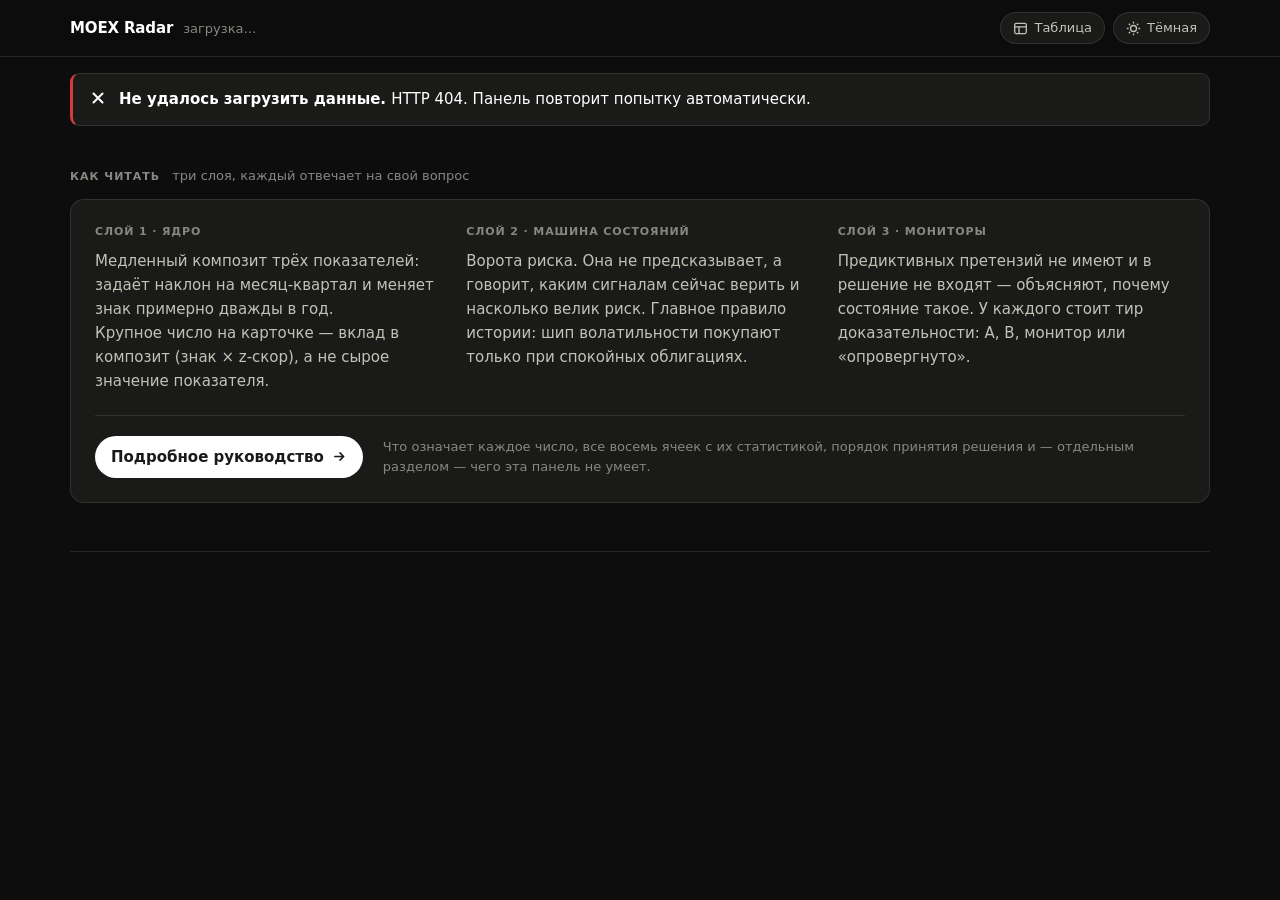
==== commit 7191105d: "Открывать тёмной с 20:00 до 07:00, не забывая дневной выбор Витрину смотрят вечером, и светлая стран" ====
--- a/web/index.html
+++ b/web/index.html
@@ -11,10 +11,39 @@
 <script>
   // Тему ставим ДО первой отрисовки: иначе на секунду мигает светлая, пока грузится
   // app.js, и это заметнее всего ночью — ровно тогда, когда панель и открывают.
-  try {
-    var t = localStorage.getItem('moex-radar-theme');
-    if (t === 'light' || t === 'dark') document.documentElement.dataset.theme = t;
-  } catch (e) { /* приватный режим — молча остаёмся на системной теме */ }
+  //
+  // С 20:00 до 07:00 по часам устройства витрина открывается тёмной, что бы ни было
+  // выбрано раньше, а постоянный выбор при этом НЕ затирается: утром вернётся он.
+  // Переключение в эти часы живёт в sessionStorage — до закрытия вкладки.
+  // Тема из адреса (?theme=…) сильнее всего: это свойство ссылки, а не человека и
+  // не часа, и делиться витриной в нужном виде надо уметь и вечером.
+  (function () {
+    var KEY = 'moex-radar-theme', NIGHT_KEY = 'moex-radar-theme-tonight';
+    var NIGHT_FROM = 20, NIGHT_TO = 7;
+    function isNight(d) { var h = (d || new Date()).getHours(); return h >= NIGHT_FROM || h < NIGHT_TO; }
+    function read(store, key) {
+      try { var v = window[store].getItem(key); return v === 'light' || v === 'dark' || v === 'auto' ? v : null; }
+      catch (e) { return null; }
+    }
+    function fromLink() { return (location.search.match(/[?&]theme=(light|dark|auto)/) || [])[1] || null; }
+    function stored() { return read('localStorage', KEY); }
+    function resolve() {
+      var link = fromLink();
+      if (link) return link;
+      if (isNight()) return read('sessionStorage', NIGHT_KEY) || 'dark';
+      return stored() || 'auto';
+    }
+    function remember(theme) {
+      try {
+        if (isNight()) window.sessionStorage.setItem(NIGHT_KEY, theme);
+        else window.localStorage.setItem(KEY, theme);
+      } catch (e) { /* приватный режим */ }
+    }
+    var initial = resolve();
+    document.documentElement.dataset.theme = (initial === 'auto' ? '' : initial);
+    window.__theme = { isNight: isNight, stored: stored, resolve: resolve, remember: remember,
+                       fromLink: fromLink, NIGHT_FROM: NIGHT_FROM, NIGHT_TO: NIGHT_TO };
+  })();
 </script>
 </head>
 <body>
--- a/web/styles.css
+++ b/web/styles.css
@@ -352,9 +352,13 @@
   font-size: 11px; font-weight: 600; letter-spacing: .1em;
   text-transform: uppercase; color: var(--ink-3); margin-bottom: 4px;
 }
-/* Единственный текст на панели, который говорит, ЧТО ДЕЛАТЬ, шёл строкой в 114
- * знаков — на такой длине глаз теряет начало следующей строки. */
-.rule__t { font-size: 15px; line-height: 1.55; max-width: 62ch; }
+/* Правило дня занимает ВСЮ ширину блока. Прежний потолок в 62 знака ставился
+ * против строки в 114 знаков, но с тех пор текст правила вырос вдвое: при узкой
+ * колонке он разъезжался на пять строк, правая половина карточки пустовала, и
+ * блок вытягивался вниз сильнее, чем читался. Длину строки теперь держит только
+ * ширина страницы (1180px, около 145 знаков) — сознательный размен: короткий
+ * широкий блок против узкого высокого. */
+.rule__t { font-size: 15px; line-height: 1.55; max-width: 100%; }
 
 .gaugeval { display: flex; align-items: baseline; gap: 10px; margin-bottom: 2px; }
 .gaugeval__n { font-size: clamp(26px, 5.2vw, 46px); font-weight: 700; letter-spacing: -.03em; line-height: 1; }
@@ -472,6 +476,11 @@
 .evt:first-child { border-top: 0; }
 .evt__ts { color: var(--ink-3); font-variant-numeric: tabular-nums; white-space: nowrap; font-size: 13px; }
 .evt__t { line-height: 1.45; max-width: 78ch; }
+/* Разбор события. Отделён от факта отступом и полосой слева: читатель обязан
+   видеть, где кончается то, что случилось, и начинается то, что об этом думают. */
+.evt__body { display: flex; flex-direction: column; gap: 8px; }
+.evt__c { max-width: 78ch; padding-left: 12px; border-left: 2px solid var(--hair);
+          color: var(--ink-2); line-height: 1.45; font-size: 13px; text-wrap: pretty; }
 
 /* ────────────────────────────────────────────────── таблица (a11y) */
 
@@ -584,10 +593,10 @@
 .howto__grid { display: grid; gap: 24px; }
 @media (min-width: 760px) { .howto__grid { grid-template-columns: repeat(3, 1fr); } }
 .howto__k {
-  font-size: 12px; font-weight: 680; letter-spacing: .08em; text-transform: uppercase;
+  font-size: 11px; font-weight: 700; letter-spacing: .08em; text-transform: uppercase;
   color: var(--ink-3); margin-bottom: 8px;
 }
-.howto__col p { font-size: 14px; line-height: 1.6; color: var(--ink-2); text-wrap: pretty; }
+.howto__col p { font-size: 15px; line-height: 1.6; color: var(--ink-2); text-wrap: pretty; }
 .howto__cta {
   margin-top: 22px; padding-top: 20px; border-top: 1px solid var(--hair);
   display: flex; flex-wrap: wrap; align-items: center; gap: 14px 20px;
@@ -600,7 +609,7 @@
   display: inline-flex; align-items: center; gap: 8px; flex: none;
   padding: 10px 16px; border-radius: 999px;
   background: var(--ink); color: var(--surface);
-  font-size: 14px; font-weight: 560; text-decoration: none;
+  font-size: 15px; font-weight: 600; text-decoration: none;
   transition: opacity .12s ease;
 }
 .btn-link:hover { opacity: .86; }
@@ -609,9 +618,9 @@
 /* ─────────────────────────────────────────────────────────── руководство */
 
 .guide { max-width: 1180px; }
-.guide__h1 { font-size: clamp(28px, 4vw, 40px); font-weight: 660; letter-spacing: -.022em; margin: 32px 0 14px; }
-.guide__lead { font-size: 17px; line-height: 1.6; color: var(--ink-2); max-width: 72ch; text-wrap: pretty; }
-.guide__lead b { color: var(--ink); font-weight: 620; }
+.guide__h1 { font-size: clamp(28px, 4vw, 40px); font-weight: 700; letter-spacing: -.022em; margin: 32px 0 14px; }
+.guide__lead { font-size: 15px; line-height: 1.6; color: var(--ink-2); max-width: 72ch; text-wrap: pretty; }
+.guide__lead b { color: var(--ink); font-weight: 600; }
 
 .guide__toc {
   display: flex; flex-wrap: wrap; gap: 8px;
@@ -627,10 +636,10 @@
 
 .guide__sec { margin-top: 44px; scroll-margin-top: 76px; }
 .guide__sec h2 {
-  font-size: 22px; font-weight: 640; letter-spacing: -.015em;
+  font-size: 21px; font-weight: 600; letter-spacing: -.015em;
   padding-bottom: 10px; border-bottom: 1px solid var(--hair); margin-bottom: 18px;
 }
-.guide__sec h3 { font-size: 16px; font-weight: 600; margin: 26px 0 8px; }
+.guide__sec h3 { font-size: 15px; font-weight: 600; margin: 26px 0 8px; }
 .guide__sec p { font-size: 15px; line-height: 1.65; margin-bottom: 12px; max-width: 74ch; text-wrap: pretty; }
 .guide__sec code {
   font-family: ui-monospace, SFMono-Regular, Menlo, Consolas, monospace;
@@ -646,7 +655,7 @@
   content: counter(s); position: absolute; left: 0; top: 1px;
   width: 24px; height: 24px; border-radius: 50%;
   background: var(--inset); color: var(--ink-2);
-  font-size: 12.5px; font-weight: 620; display: grid; place-items: center;
+  font-size: 13px; font-weight: 600; display: grid; place-items: center;
 }
 .guide__list { max-width: 74ch; }
 .guide__list li {
@@ -661,7 +670,7 @@
 .guide__note, .guide__warn {
   padding: 14px 16px; border-radius: var(--radius-sm);
   border: 1px solid var(--hair); border-left: 3px solid var(--axis);
-  background: var(--surface); font-size: 14px; line-height: 1.6;
+  background: var(--surface); font-size: 15px; line-height: 1.6;
   max-width: 78ch; margin: 16px 0;
 }
 .guide__warn { border-left-color: var(--warn); }
@@ -670,10 +679,10 @@
 .guide__table { min-width: 560px; }
 .guide__table th, .guide__table td { white-space: normal; }
 .guide__table th[scope="col"] { white-space: nowrap; }
-.guide__table th[scope="row"] { font-weight: 580; }
+.guide__table th[scope="row"] { font-weight: 600; }
 .guide__table td, .guide__table th { vertical-align: top; }
 .guide__table td { white-space: normal; }
-.guide__dim { color: var(--ink-3); font-weight: 400; font-size: 12.5px; }
+.guide__dim { color: var(--ink-3); font-weight: 400; font-size: 13px; }
 
 .guide__tiers { display: grid; gap: 14px; margin: 16px 0 8px; }
 @media (min-width: 720px) { .guide__tiers { grid-template-columns: repeat(2, 1fr); } }
@@ -682,8 +691,8 @@
   padding: 14px 16px; background: var(--surface);
   border: 1px solid var(--hair); border-radius: var(--radius-sm);
 }
-.guide__tier p { font-size: 13.5px; line-height: 1.55; margin: 0; color: var(--ink-2); }
+.guide__tier p { font-size: 13px; line-height: 1.55; margin: 0; color: var(--ink-2); }
 
 .guide__dl { max-width: 78ch; }
-.guide__dl dt { font-weight: 600; font-size: 14.5px; margin-top: 14px; }
-.guide__dl dd { margin: 4px 0 0; font-size: 14px; line-height: 1.6; color: var(--ink-2); text-wrap: pretty; }
+.guide__dl dt { font-weight: 600; font-size: 15px; margin-top: 14px; }
+.guide__dl dd { margin: 4px 0 0; font-size: 15px; line-height: 1.6; color: var(--ink-2); text-wrap: pretty; }
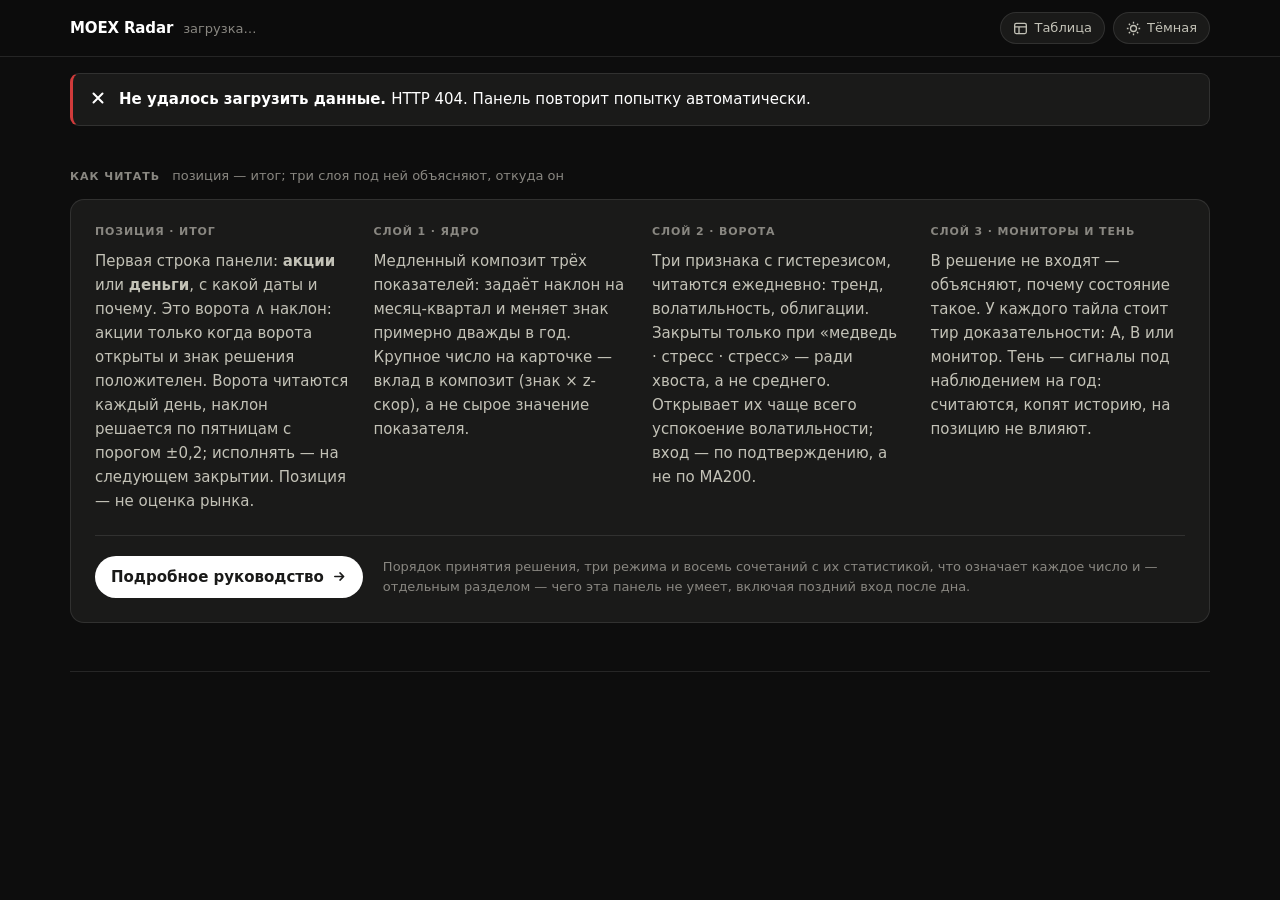
==== commit 8210142e: "Слой решения: позиция «акции/деньги», ворота с гистерезисом, недельный наклон, тень (аудит 02.09.202" ====
--- a/web/index.html
+++ b/web/index.html
@@ -93,10 +93,17 @@
   <section class="section howto" aria-labelledby="howto-h">
     <div class="section__head">
       <h2 class="section__title" id="howto-h">Как читать</h2>
-      <span class="section__sub">три слоя, каждый отвечает на свой вопрос</span>
+      <span class="section__sub">позиция — итог; три слоя под ней объясняют, откуда он</span>
     </div>
     <article class="card howto__card">
       <div class="howto__grid">
+        <div class="howto__col">
+          <h3 class="howto__k">Позиция · итог</h3>
+          <p>Первая строка панели: <b>акции</b> или <b>деньги</b>, с какой даты и почему.
+            Это ворота ∧ наклон: акции только когда ворота открыты и знак решения
+            положителен. Ворота читаются каждый день, наклон решается по пятницам с
+            порогом ±0,2; исполнять — на следующем закрытии. Позиция — не оценка рынка.</p>
+        </div>
         <div class="howto__col">
           <h3 class="howto__k">Слой 1 · Ядро</h3>
           <p>Медленный композит трёх показателей: задаёт наклон на месяц-квартал и меняет
@@ -104,16 +111,17 @@
             (знак × z-скор), а не сырое значение показателя.</p>
         </div>
         <div class="howto__col">
-          <h3 class="howto__k">Слой 2 · Машина состояний</h3>
-          <p>Ворота риска. Она не предсказывает, а говорит, каким сигналам сейчас верить и
-            насколько велик риск. Главное правило истории: шип волатильности покупают
-            только при спокойных облигациях.</p>
+          <h3 class="howto__k">Слой 2 · Ворота</h3>
+          <p>Три признака с гистерезисом, читаются ежедневно: тренд, волатильность,
+            облигации. Закрыты только при «медведь · стресс · стресс» — ради хвоста, а не
+            среднего. Открывает их чаще всего успокоение волатильности; вход — по
+            подтверждению, а не по MA200.</p>
         </div>
         <div class="howto__col">
-          <h3 class="howto__k">Слой 3 · Мониторы</h3>
-          <p>Предиктивных претензий не имеют и в решение не входят — объясняют, почему
-            состояние такое. У каждого стоит тир доказательности: A, B, монитор или
-            «опровергнуто».</p>
+          <h3 class="howto__k">Слой 3 · Мониторы и тень</h3>
+          <p>В решение не входят — объясняют, почему состояние такое. У каждого тайла
+            стоит тир доказательности: A, B или монитор. Тень — сигналы под наблюдением
+            на год: считаются, копят историю, на позицию не влияют.</p>
         </div>
       </div>
       <div class="howto__cta">
@@ -124,9 +132,9 @@
             <path d="M3 8h9M8.5 4.2 12.4 8l-3.9 3.8"/>
           </svg>
         </a>
-        <p class="howto__cta-note">Что означает каждое число, все восемь ячеек с их
-          статистикой, порядок принятия решения и — отдельным разделом — чего эта панель
-          не умеет.</p>
+        <p class="howto__cta-note">Порядок принятия решения, три режима и восемь сочетаний
+          с их статистикой, что означает каждое число и — отдельным разделом — чего эта
+          панель не умеет, включая поздний вход после дна.</p>
       </div>
     </article>
   </section>
--- a/web/styles.css
+++ b/web/styles.css
@@ -96,6 +96,13 @@
   --good-ink: #006300;
   --warn-ink: #bc8104;
   --serious-ink: #c34716;
+
+  /* акцент позиции. Позиция — не оценка, поэтому «акции» набраны НЕ синим
+   * «плюсом» (--pos) и не зелёным статусом, а собственным тоном; «деньги» —
+   * чернилами. Один токен на весь слой позиции: слово в шапке, лента истории,
+   * свотч легенды. На светлой поверхности 6,0:1, на тёмной 7,1:1 — это текст,
+   * и тест контраста держит его в паре с обеими поверхностями. */
+  --accent: #1f5fb8;
 
   --shadow: 0 1px 2px rgba(11, 11, 11, .04), 0 12px 32px -20px rgba(11, 11, 11, .28);
   --radius: 14px;
@@ -136,6 +143,7 @@
     --good-ink: #0ca30c;
     --warn-ink: #fab219;
     --serious-ink: #ec835a;
+    --accent: #6ea8f5;
     --shadow: none;
   }
 }
@@ -166,6 +174,7 @@
   --good-ink: #0ca30c;
   --warn-ink: #fab219;
   --serious-ink: #ec835a;
+  --accent: #6ea8f5;
   --shadow: none;
 }
 
@@ -428,7 +437,10 @@
 .sig__row { display: flex; justify-content: space-between; align-items: baseline; gap: 12px; }
 .sig__k { font-size: 15px; font-weight: 600; }
 .sig__z { font-size: 15px; font-variant-numeric: tabular-nums; }
-.sig__verdict { display: inline-flex; align-items: center; gap: 6px; font-size: 13px; margin-top: 5px; }
+.sig__verdict { display: inline-flex; flex-wrap: wrap; align-items: center; gap: 6px; font-size: 13px; margin-top: 5px; }
+/* Бейдж возраста числа: сигнал со структурно отстающим рядом (позиция физлиц без
+   подписки — до двух недель) обязан говорить об этом сам, а не подписью «сейчас». */
+.sig__lag { font-size: 11px; color: var(--warn-ink); border: 1px solid currentColor; border-radius: 4px; padding: 0 5px; white-space: nowrap; }
 .sig__why { font-size: 13px; color: var(--ink-3); margin-top: 4px; line-height: 1.45; max-width: 68ch; }
 .sig__ico { width: 13px; height: 13px; flex: none; }
 
@@ -591,7 +603,8 @@
  */
 .howto__card { padding: 24px; }
 .howto__grid { display: grid; gap: 24px; }
-@media (min-width: 760px) { .howto__grid { grid-template-columns: repeat(3, 1fr); } }
+@media (min-width: 760px) { .howto__grid { grid-template-columns: repeat(2, 1fr); } }
+@media (min-width: 1000px) { .howto__grid { grid-template-columns: repeat(4, 1fr); } }
 .howto__k {
   font-size: 11px; font-weight: 700; letter-spacing: .08em; text-transform: uppercase;
   color: var(--ink-3); margin-bottom: 8px;
@@ -677,11 +690,12 @@
 
 .guide__table-wrap { overflow-x: auto; -webkit-overflow-scrolling: touch; margin: 16px 0 20px; }
 .guide__table { min-width: 560px; }
-.guide__table th, .guide__table td { white-space: normal; }
-.guide__table th[scope="col"] { white-space: nowrap; }
+/* Специфичность выше, чем у table.data td (0,1,2): иначе nowrap общей таблицы
+ * побеждал, и длинные ячейки руководства уезжали за край на любом экране шире
+ * телефона — таблица состава ядра прокручивалась вбок, а не переносилась. */
+table.data.guide__table th, table.data.guide__table td { white-space: normal; vertical-align: top; }
+table.data.guide__table th[scope="col"] { white-space: nowrap; }
 .guide__table th[scope="row"] { font-weight: 600; }
-.guide__table td, .guide__table th { vertical-align: top; }
-.guide__table td { white-space: normal; }
 .guide__dim { color: var(--ink-3); font-weight: 400; font-size: 13px; }
 
 .guide__tiers { display: grid; gap: 14px; margin: 16px 0 8px; }
@@ -696,3 +710,61 @@
 .guide__dl { max-width: 78ch; }
 .guide__dl dt { font-weight: 600; font-size: 15px; margin-top: 14px; }
 .guide__dl dd { margin: 4px 0 0; font-size: 15px; line-height: 1.6; color: var(--ink-2); text-wrap: pretty; }
+
+/* ───────────────────────────────────────────────────────── позиция
+ *
+ * Первая строка панели. Крупное слово набрано тем же кеглем, что имя режима
+ * (26–38px, 700), чтобы позиция и ворота читались как две части одного ответа,
+ * а не как заголовок и подзаголовок. Заглавные — только здесь: это единственная
+ * строка, которая говорит, где стоят деньги. «Акции» — акцент, «деньги» —
+ * чернила; ни красного, ни зелёного: позиция — не оценка рынка.
+ */
+.position { padding: 20px 24px; border-bottom: 1px solid var(--hair); }
+.position__row { display: flex; flex-wrap: wrap; align-items: baseline; gap: 6px 16px; }
+.position__name {
+  font-size: clamp(26px, 4.2vw, 38px); font-weight: 700; letter-spacing: -.01em;
+  line-height: 1.1; text-transform: uppercase; color: var(--ink-2);
+}
+.position--long .position__name { color: var(--accent); }
+.position__meta { font-size: 15px; color: var(--ink-2); text-wrap: pretty; }
+.position__grid { display: grid; gap: 16px 32px; margin-top: 16px; }
+@media (min-width: 900px) { .position__grid { grid-template-columns: 1.15fr 1fr; } }
+.position__note {
+  font-size: 13px; color: var(--ink-3); margin-top: 12px;
+  max-width: 68ch; line-height: 1.45; text-wrap: pretty;
+}
+.position__cond { margin-top: 6px; max-width: 68ch; }
+.position__cond li {
+  position: relative; padding-left: 16px; margin-top: 5px;
+  font-size: 13px; line-height: 1.45; color: var(--ink-2); text-wrap: pretty;
+}
+.position__cond li::before {
+  content: ""; position: absolute; left: 2px; top: 8px;
+  width: 5px; height: 5px; border-radius: 50%; background: var(--ink-3);
+}
+.position__ribbon { margin-top: 16px; padding-top: 14px; border-top: 1px solid var(--hair); }
+.position__ribbon .stat__k { margin-bottom: 4px; }
+.legend__sw--accent { background: var(--accent); }
+/* Режим в шапке: сноска про распределение и n — мелко, но чернилами 4,5:1. */
+.hero__fine {
+  font-size: 13px; color: var(--ink-3); margin-top: 14px;
+  max-width: 68ch; line-height: 1.45; text-wrap: pretty;
+}
+/* Закрытый месяц под шкалой — справочная строка второго ряда, кеглем ниже. */
+.gauge__fine { font-size: 11px; }
+.section__note { font-size: 13px; color: var(--ink-3); max-width: 78ch; margin-bottom: 14px; text-wrap: pretty; }
+table.data tr.is-current th, table.data tr.is-current td { font-weight: 600; }
+@media (max-width: 620px) { .position { padding: 16px; } }
+
+/* ───────────────────────────────────────────────────────────── тень
+ *
+ * Пунктир — единственный визуальный признак «в решение не входит»; бит тени
+ * набран чернилами, а не статусным цветом: у тени нет права выглядеть сигналом.
+ */
+.tile--shadow { border-style: dashed; box-shadow: none; }
+.shadow__state {
+  display: inline-flex; align-items: center; gap: 6px;
+  font-size: 13px; color: var(--ink-2); white-space: nowrap;
+}
+.shadow__dot { width: 9px; height: 9px; border-radius: 50%; flex: none; box-shadow: inset 0 0 0 1.5px var(--ink-3); }
+.shadow__dot--on { background: var(--ink); box-shadow: none; }
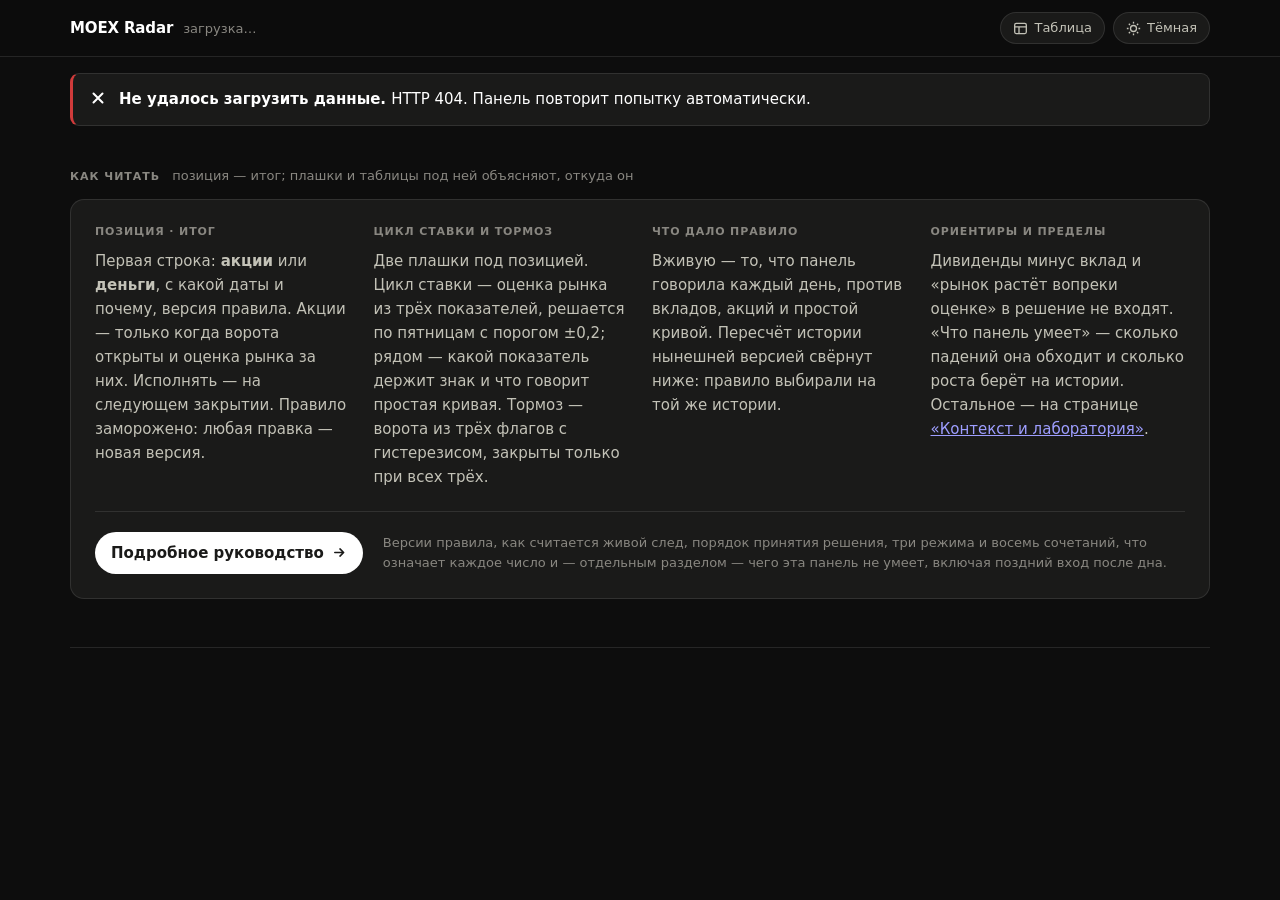
==== commit a92915d0: "842, этап 2 (витрина): плашки «Цикл ставки» и «Тормоз», ориентиры, «Что панель умеет», страница lab." ====
--- a/web/index.html
+++ b/web/index.html
@@ -46,7 +46,7 @@
   })();
 </script>
 </head>
-<body>
+<body data-page="main">
 <a class="skip" href="#main">К содержимому</a>
 
 <header class="top">
@@ -93,35 +93,33 @@
   <section class="section howto" aria-labelledby="howto-h">
     <div class="section__head">
       <h2 class="section__title" id="howto-h">Как читать</h2>
-      <span class="section__sub">позиция — итог; три слоя под ней объясняют, откуда он</span>
+      <span class="section__sub">позиция — итог; плашки и таблицы под ней объясняют, откуда он</span>
     </div>
     <article class="card howto__card">
       <div class="howto__grid">
         <div class="howto__col">
           <h3 class="howto__k">Позиция · итог</h3>
-          <p>Первая строка панели: <b>акции</b> или <b>деньги</b>, с какой даты и почему.
-            Это ворота ∧ наклон: акции только когда ворота открыты и знак решения
-            положителен. Ворота читаются каждый день, наклон решается по пятницам с
-            порогом ±0,2; исполнять — на следующем закрытии. Позиция — не оценка рынка.</p>
+          <p>Первая строка: <b>акции</b> или <b>деньги</b>, с какой даты и почему, версия правила.
+            Акции — только когда ворота открыты и оценка рынка за них. Исполнять — на следующем
+            закрытии. Правило заморожено: любая правка — новая версия.</p>
         </div>
         <div class="howto__col">
-          <h3 class="howto__k">Слой 1 · Ядро</h3>
-          <p>Медленный композит трёх показателей: задаёт наклон на месяц-квартал и меняет
-            знак примерно дважды в год. Крупное число на карточке — вклад в композит
-            (знак × z-скор), а не сырое значение показателя.</p>
+          <h3 class="howto__k">Цикл ставки и тормоз</h3>
+          <p>Две плашки под позицией. Цикл ставки — оценка рынка из трёх показателей, решается
+            по пятницам с порогом ±0,2; рядом — какой показатель держит знак и что говорит
+            простая кривая. Тормоз — ворота из трёх флагов с гистерезисом, закрыты только при всех трёх.</p>
         </div>
         <div class="howto__col">
-          <h3 class="howto__k">Слой 2 · Ворота</h3>
-          <p>Три признака с гистерезисом, читаются ежедневно: тренд, волатильность,
-            облигации. Закрыты только при «медведь · стресс · стресс» — ради хвоста, а не
-            среднего. Открывает их чаще всего успокоение волатильности; вход — по
-            подтверждению, а не по MA200.</p>
+          <h3 class="howto__k">Что дало правило</h3>
+          <p>Вживую — то, что панель говорила каждый день, против вкладов, акций и простой
+            кривой. Пересчёт истории нынешней версией свёрнут ниже: правило выбирали на той же
+            истории.</p>
         </div>
         <div class="howto__col">
-          <h3 class="howto__k">Слой 3 · Мониторы и тень</h3>
-          <p>В решение не входят — объясняют, почему состояние такое. У каждого тайла
-            стоит тир доказательности: A, B или монитор. Тень — сигналы под наблюдением
-            на год: считаются, копят историю, на позицию не влияют.</p>
+          <h3 class="howto__k">Ориентиры и пределы</h3>
+          <p>Дивиденды минус вклад и «рынок растёт вопреки оценке» в решение не входят.
+            «Что панель умеет» — сколько падений она обходит и сколько роста берёт на
+            истории. Остальное — на странице <a href="lab.html">«Контекст и лаборатория»</a>.</p>
         </div>
       </div>
       <div class="howto__cta">
@@ -132,9 +130,9 @@
             <path d="M3 8h9M8.5 4.2 12.4 8l-3.9 3.8"/>
           </svg>
         </a>
-        <p class="howto__cta-note">Порядок принятия решения, три режима и восемь сочетаний
-          с их статистикой, что означает каждое число и — отдельным разделом — чего эта
-          панель не умеет, включая поздний вход после дна.</p>
+        <p class="howto__cta-note">Версии правила, как считается живой след, порядок принятия
+          решения, три режима и восемь сочетаний, что означает каждое число и — отдельным
+          разделом — чего эта панель не умеет, включая поздний вход после дна.</p>
       </div>
     </article>
   </section>
--- a/web/styles.css
+++ b/web/styles.css
@@ -203,7 +203,7 @@
 }
 .skip:focus { left: 0; }
 
-:where(a, button, [tabindex]):focus-visible {
+:where(a, button, summary, [tabindex]):focus-visible {
   outline: 2px solid var(--s1);
   outline-offset: 2px;
   border-radius: 4px;
@@ -229,6 +229,8 @@
 }
 .brand { display: flex; align-items: baseline; gap: 10px; min-width: 0; }
 .brand__name { font-size: 15px; font-weight: 600; letter-spacing: -.01em; }
+.brand__link { color: inherit; text-decoration: none; }
+.brand__link:hover { text-decoration: underline; }
 .brand__sub { font-size: 13px; color: var(--ink-3); white-space: nowrap; }
 .top__spacer { flex: 1 1 auto; }
 .top__tools { display: flex; align-items: center; gap: 8px; min-width: 0; }
@@ -349,6 +351,32 @@
 .stat__k { font-size: 11px; letter-spacing: .07em; text-transform: uppercase; color: var(--ink-3); }
 .stat__v { font-size: 21px; font-weight: 600; letter-spacing: -.015em; margin-top: 2px; }
 .stat__hint { font-size: 13px; color: var(--ink-3); }
+/* Карточки фактов по общей сетке: во второй строке числа встают под числами
+   первой, а не там, где кончился текст соседа. */
+.stats--cols { display: grid; grid-template-columns: repeat(auto-fill, minmax(150px, 1fr)); gap: 16px 24px; }
+
+/* Статистика режима: две меры строками, три числа колонками — одна таблица. */
+.regstats { border-collapse: collapse; font-variant-numeric: tabular-nums; }
+.regstats caption { text-align: left; padding-bottom: 4px; }
+.regstats th, .regstats td { text-align: left; vertical-align: baseline; padding: 8px 32px 8px 0; }
+.regstats tr > :last-child { padding-right: 0; }
+.regstats thead th {
+  font-size: 11px; font-weight: 400; letter-spacing: .07em; text-transform: uppercase;
+  color: var(--ink-3); padding-bottom: 0; white-space: nowrap;
+}
+.regstats tbody th { font-size: 15px; font-weight: 400; line-height: 1.3; }
+.regstats__sub { display: block; font-size: 13px; color: var(--ink-3); }
+.regstats tbody td { font-size: 21px; font-weight: 600; letter-spacing: -.015em; white-space: nowrap; }
+.regstats tbody tr + tr > * { border-top: 1px solid var(--hair); }
+@media (max-width: 620px) {
+  /* На телефоне — две колонки: одна колонка из пяти карточек занимала экран целиком,
+     а «≈ 13,0% годовых» кеглем 21 в половину ширины не помещается. */
+  .stats--cols { grid-template-columns: repeat(2, minmax(0, 1fr)); gap: 14px 16px; }
+  .stats--cols .stat__v { font-size: 15px; }
+  .regstats th, .regstats td { padding-right: 10px; }
+  .regstats tbody th { font-size: 13px; }
+  .regstats tbody td { font-size: 15px; }
+}
 
 .rule {
   padding: 18px 24px;
@@ -368,6 +396,10 @@
  * ширина страницы (1180px, около 145 знаков) — сознательный размен: короткий
  * широкий блок против узкого высокого. */
 .rule__t { font-size: 15px; line-height: 1.55; max-width: 100%; }
+/* Подпись под правилом живёт в том же широком блоке — и потолок в 68 знаков от
+ * .hero__fine вешал под широкой строкой узкий высокий хвост. Ширину держит тот же
+ * блок, что и само правило. */
+.rule__fine { font-size: 13px; color: var(--ink-3); margin-top: 8px; line-height: 1.45; text-wrap: pretty; }
 
 .gaugeval { display: flex; align-items: baseline; gap: 10px; margin-bottom: 2px; }
 .gaugeval__n { font-size: clamp(26px, 5.2vw, 46px); font-weight: 700; letter-spacing: -.03em; line-height: 1; }
@@ -487,12 +519,45 @@
 .evt { display: flex; gap: 12px; padding: 12px 0; border-top: 1px solid var(--hair); font-size: 13px; }
 .evt:first-child { border-top: 0; }
 .evt__ts { color: var(--ink-3); font-variant-numeric: tabular-nums; white-space: nowrap; font-size: 13px; }
-.evt__t { line-height: 1.45; max-width: 78ch; }
-/* Разбор события. Отделён от факта отступом и полосой слева: читатель обязан
-   видеть, где кончается то, что случилось, и начинается то, что об этом думают. */
-.evt__body { display: flex; flex-direction: column; gap: 8px; }
-.evt__c { max-width: 78ch; padding-left: 12px; border-left: 2px solid var(--hair);
+/* Текст события и разбор занимают всю ширину карточки: потолок в 78 знаков
+   оставлял правую половину журнала пустой, а сам журнал вытягивал вниз. */
+.evt__t { line-height: 1.45; }
+.evt__body { display: flex; flex-direction: column; gap: 6px; flex: 1 1 auto; min-width: 0; }
+/* Разбор события. Свёрнут, пока его не раскроют: журнал — лента фактов, мнение о
+   факте читают по желанию. Отделён полосой слева: читатель обязан видеть, где
+   кончается то, что случилось, и начинается то, что об этом думают. */
+.evt__c { margin-top: 8px; padding-left: 12px; border-left: 2px solid var(--hair);
           color: var(--ink-2); line-height: 1.45; font-size: 13px; text-wrap: pretty; }
+.evt__more > summary { font-size: 13px; color: var(--ink-3); width: fit-content; }
+.evt__more > summary:hover { color: var(--ink); }
+.evt__more > summary > span { vertical-align: middle; }
+.evt__more > summary > .chev { margin-left: 4px; vertical-align: middle; }
+
+/* Сворачивание — на родных details/summary: клавиатура и скринридер работают без
+   скрипта. Родной треугольник убран, вместо него шеврон, одинаковый у журнала и
+   у разбора. */
+.journal__head, .evt__more > summary { list-style: none; cursor: pointer; }
+.journal__head::-webkit-details-marker, .evt__more > summary::-webkit-details-marker { display: none; }
+.chev { display: inline-block; width: 14px; height: 14px; flex: none; transition: transform .15s ease; }
+details[open] > summary .chev { transform: rotate(180deg); }
+.journal__head { display: block; }
+.journal:not([open]) .section__head { margin-bottom: 0; }
+.journal__toggle {
+  margin-left: auto; display: inline-flex; align-items: center; gap: 6px;
+  font-size: 13px; color: var(--ink-3);
+}
+.journal__head:hover .journal__toggle { color: var(--ink); }
+.journal[open] .journal__when-closed, .journal:not([open]) .journal__when-open { display: none; }
+.journal__card { padding-top: 8px; padding-bottom: 8px; }
+.journal__more {
+  display: flex; flex-wrap: wrap; align-items: center; gap: 10px;
+  padding: 12px 0 8px; border-top: 1px solid var(--hair);
+}
+.journal__count { font-size: 13px; color: var(--ink-3); }
+/* На телефоне заголовок и «свернуть» остаются в одной строке, подзаголовок — под ними. */
+@media (max-width: 620px) {
+  .journal .section__sub { order: 3; flex-basis: 100%; }
+}
 
 /* ────────────────────────────────────────────────── таблица (a11y) */
 
@@ -509,10 +574,56 @@
 table.data th, table.data td { padding: 8px 12px; text-align: right; white-space: nowrap; border-bottom: 1px solid var(--hair); }
 table.data th:first-child, table.data td:first-child { text-align: left; }
 table.data thead th { font-weight: 600; color: var(--ink-3); font-size: 11px; letter-spacing: .05em; text-transform: uppercase; }
-table.data tbody tr:last-child td { border-bottom: 0; }
+table.data tbody tr:last-child th, table.data tbody tr:last-child td { border-bottom: 0; }
 @media (max-width: 760px) {
   table.data th, table.data td { white-space: normal; padding: 8px 6px; overflow-wrap: anywhere; }
   table.data thead th { letter-spacing: 0; }
+  /* В журнале правила колонки — только числа и короткие заголовки: «+1,0%» рвалось
+     посередине, хотя таблица и так помещается. */
+  .position__journal table.data th, .position__journal table.data td { overflow-wrap: normal; padding: 8px 3px; }
+  .position__journal table.data thead th { font-size: 11px; text-transform: none; }
+  .position__journal table.data td, .position__journal table.data thead th { white-space: nowrap; }
+}
+/* Самые узкие телефоны: разница видна из двух соседних колонок, а таблица обязана
+   помещаться без горизонтальной прокрутки (см. комментарий к .tablewrap). */
+/* Плашки «Цикл ставки» и «Тормоз» под позицией (аудит 10.11.2026, этап 2): две
+   равные части одного ответа, поэтому одна сетка и одинаковый порядок строк. */
+.plaques { display: grid; gap: 16px; margin-top: 16px; }
+@media (min-width: 900px) { .plaques { grid-template-columns: 1fr 1fr; } }
+.plaque {
+  border: 1px solid var(--hair); border-radius: var(--radius-sm);
+  background: var(--surface-2); padding: 14px 16px;
+}
+.plaque__head { display: flex; flex-wrap: wrap; align-items: baseline; gap: 6px 10px; }
+.plaque__head .kicker { margin-bottom: 8px; }
+.plaque__badge {
+  font-size: 11px; font-weight: 600; letter-spacing: .07em; text-transform: uppercase;
+  color: var(--ink); border: 1px solid var(--ink-3); border-radius: 999px; padding: 1px 8px;
+}
+.plaque__main { display: flex; flex-wrap: wrap; align-items: baseline; gap: 4px 12px; margin-bottom: 12px; }
+.plaque__word { font-size: 21px; font-weight: 700; letter-spacing: -.015em; line-height: 1.2; }
+.plaque__meta { font-size: 13px; color: var(--ink-2); }
+.plaque__legs { display: grid; grid-template-columns: repeat(3, minmax(0, 1fr)); gap: 8px 16px; }
+.plaque__num { font-size: 21px; font-weight: 600; letter-spacing: -.015em; margin-top: 2px; font-variant-numeric: tabular-nums; }
+.plaque__lines { margin-top: 12px; }
+.plaque__lines li { font-size: 13px; line-height: 1.45; color: var(--ink-2); margin-top: 4px; text-wrap: pretty; }
+/* «Рынок растёт вопреки оценке» — строка-повод под позицией, только когда сработала. */
+.against {
+  margin-top: 14px; padding: 10px 14px; font-size: 13px; line-height: 1.45;
+  border-left: 3px solid var(--accent); background: var(--surface-2); color: var(--ink-2);
+}
+.against b { color: var(--ink); font-weight: 600; }
+/* Ссылка на вторую страницу — карточкой во всю ширину. */
+.lablink { display: flex; flex-wrap: wrap; align-items: baseline; gap: 6px 12px; text-decoration: none; color: inherit; }
+.lablink:hover .card__title { text-decoration: underline; }
+.card__foot a { color: var(--s1); text-decoration: none; white-space: nowrap; }
+.card__foot a:hover { text-decoration: underline; }
+
+/* Свёрнутый пересчёт под живым следом и свёрнутые блоки второго ряда. */
+.journal__hist { margin-top: 10px; }
+.journal__hist > .tablewrap, .journal__hist > .health, .journal__hist > div { margin-top: 8px; }
+@media (max-width: 359px) {
+  .position__journal table.data th, .position__journal table.data td { padding: 8px 2px; }
 }
 
 /* ────────────────────────────────────────────────────────── графики */
@@ -742,8 +853,31 @@
   content: ""; position: absolute; left: 2px; top: 8px;
   width: 5px; height: 5px; border-radius: 50%; background: var(--ink-3);
 }
+.position__note a { color: var(--s1); text-decoration: none; white-space: nowrap; }
+.position__note a:hover { text-decoration: underline; }
+/* «Что изменит позицию»: показатель · что нужно · сейчас. Фраза конвейера на пять
+   строк читалась как сноска; здесь каждое условие — своя строка с числом справа. */
+.switch__lead {
+  font-size: 13px; line-height: 1.45; color: var(--ink-2);
+  margin-top: 6px; max-width: 68ch; text-wrap: pretty;
+}
+.switch__t { width: 100%; border-collapse: collapse; margin-top: 10px; font-size: 13px; line-height: 1.4; }
+.switch__t th, .switch__t td {
+  text-align: left; vertical-align: top; padding: 7px 16px 7px 0;
+  border-top: 1px solid var(--hair);
+}
+.switch__t thead th {
+  border-top: 0; padding-top: 0; padding-bottom: 5px;
+  font-size: 11px; font-weight: 400; letter-spacing: .07em; text-transform: uppercase; color: var(--ink-3);
+}
+.switch__t tbody th { font-weight: 600; }
+.switch__t tr > :last-child { padding-right: 0; text-align: right; }
+.switch__now { font-weight: 600; font-variant-numeric: tabular-nums; white-space: nowrap; }
+.switch__hint { display: block; color: var(--ink-3); margin-top: 2px; }
 .position__ribbon { margin-top: 16px; padding-top: 14px; border-top: 1px solid var(--hair); }
 .position__ribbon .stat__k { margin-bottom: 4px; }
+.position__journal { margin-top: 16px; padding-top: 14px; border-top: 1px solid var(--hair); }
+.position__journal .stat__k { margin-bottom: 6px; }
 .legend__sw--accent { background: var(--accent); }
 /* Режим в шапке: сноска про распределение и n — мелко, но чернилами 4,5:1. */
 .hero__fine {
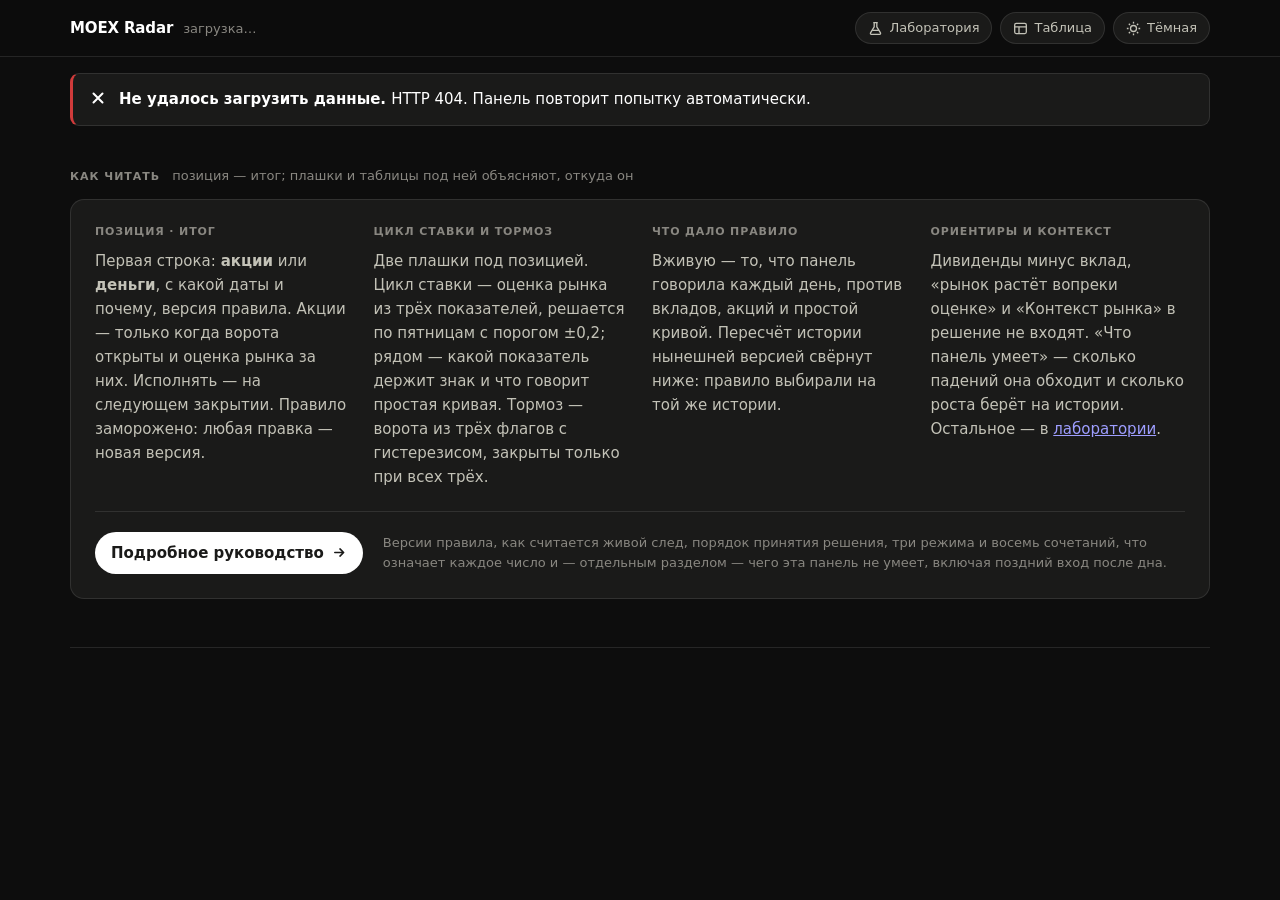
==== commit 7a2d8b86: "842: «Контекст рынка» на главной — мониторы и расстояние до переключения; ссылки между страницами в " ====
--- a/web/index.html
+++ b/web/index.html
@@ -62,6 +62,15 @@
     <span class="top__spacer"></span>
     <div class="top__tools">
       <span class="age" id="age"></span>
+      <!-- На узком экране, как у соседних кнопок, остаётся иконка: подпись уходит в aria-label. -->
+      <a class="pill" href="lab.html" aria-label="Лаборатория — вторая страница панели"
+         title="Лаборатория — вторая страница панели">
+        <svg class="pill__ico" viewBox="0 0 16 16" aria-hidden="true" fill="none" stroke="currentColor" stroke-width="1.4" stroke-linejoin="round">
+          <path d="M5.6 1.8h4.8M6.6 1.8v4.4L2.7 12.7a1 1 0 0 0 .86 1.5h8.88a1 1 0 0 0 .86-1.5L9.4 6.2V1.8"/>
+          <path d="M4.4 10h7.2"/>
+        </svg>
+        <span class="pill__label">Лаборатория</span>
+      </a>
       <button class="pill" id="table-toggle" type="button" aria-pressed="false"
               aria-label="Показать те же ряды таблицей"
               title="Показать те же ряды таблицей">
@@ -116,10 +125,10 @@
             истории.</p>
         </div>
         <div class="howto__col">
-          <h3 class="howto__k">Ориентиры и пределы</h3>
-          <p>Дивиденды минус вклад и «рынок растёт вопреки оценке» в решение не входят.
-            «Что панель умеет» — сколько падений она обходит и сколько роста берёт на
-            истории. Остальное — на странице <a href="lab.html">«Контекст и лаборатория»</a>.</p>
+          <h3 class="howto__k">Ориентиры и контекст</h3>
+          <p>Дивиденды минус вклад, «рынок растёт вопреки оценке» и «Контекст рынка» в
+            решение не входят. «Что панель умеет» — сколько падений она обходит и сколько
+            роста берёт на истории. Остальное — в <a href="lab.html">лаборатории</a>.</p>
         </div>
       </div>
       <div class="howto__cta">
--- a/web/styles.css
+++ b/web/styles.css
@@ -246,6 +246,8 @@
 .pill:hover { border-color: var(--hair-strong); color: var(--ink); }
 .pill[aria-pressed="true"] { background: var(--inset); color: var(--ink); border-color: var(--hair-strong); }
 .pill__ico { width: 15px; height: 15px; display: block; flex: none; }
+/* Плашка-ссылка между страницами (главная ↔ лаборатория) — та же кнопка шапки, но <a>. */
+a.pill { text-decoration: none; }
 
 .age {
   font-size: 13px; color: var(--ink-3); white-space: nowrap;
@@ -463,6 +465,22 @@
 .dist__k { font-size: 15px; font-weight: 600; }
 .dist__v { font-size: 15px; color: var(--ink-2); font-variant-numeric: tabular-nums; }
 .dist__t { font-size: 13px; color: var(--ink-3); margin-top: 6px; line-height: 1.45; max-width: 68ch; }
+/* «Контекст рынка» на главной: карточка во всю ширину, поэтому на широком экране
+ * три показателя стоят в ряд — разделитель между ними вертикальный, а не над
+ * строкой. На узком экране — столбиком, как прежде. */
+@media (min-width: 900px) {
+  .dists { display: grid; grid-template-columns: repeat(3, minmax(0, 1fr)); }
+  .dists > .dist { border-top: 0; padding: 0 24px; border-left: 1px solid var(--hair); }
+  .dists > .dist:first-child { padding-left: 0; border-left: 0; }
+  .dists > .dist:last-child { padding-right: 0; }
+}
+
+/* Сигналы второго ряда на lab.html — одной карточкой во всю ширину; на широком
+ * экране в две колонки, чтобы строка «название — z» не растягивалась на 1100px. */
+@media (min-width: 900px) {
+  .sigs { display: grid; grid-template-columns: repeat(2, minmax(0, 1fr)); column-gap: 32px; }
+  .sigs > .sig:nth-child(2) { border-top: 0; padding-top: 0; }
+}
 
 .sig { padding: 14px 0; border-top: 1px solid var(--hair); }
 .sig:first-child { border-top: 0; padding-top: 0; }
@@ -583,6 +601,9 @@
   .position__journal table.data th, .position__journal table.data td { overflow-wrap: normal; padding: 8px 3px; }
   .position__journal table.data thead th { font-size: 11px; text-transform: none; }
   .position__journal table.data td, .position__journal table.data thead th { white-space: nowrap; }
+  /* Те же правила у коротких числовых таблиц главной: «Что в цене», волны роста. */
+  .tablewrap--tight table.data th, .tablewrap--tight table.data td { overflow-wrap: normal; white-space: nowrap; padding: 8px 3px; }
+  .tablewrap--tight table.data thead th { font-size: 11px; text-transform: none; }
 }
 /* Самые узкие телефоны: разница видна из двух соседних колонок, а таблица обязана
    помещаться без горизонтальной прокрутки (см. комментарий к .tablewrap). */
@@ -613,10 +634,8 @@
   border-left: 3px solid var(--accent); background: var(--surface-2); color: var(--ink-2);
 }
 .against b { color: var(--ink); font-weight: 600; }
-/* Ссылка на вторую страницу — карточкой во всю ширину. */
-.lablink { display: flex; flex-wrap: wrap; align-items: baseline; gap: 6px 12px; text-decoration: none; color: inherit; }
-.lablink:hover .card__title { text-decoration: underline; }
 .card__foot a { color: var(--s1); text-decoration: none; white-space: nowrap; }
+.priced__lead { font-size: 15px; line-height: 1.45; margin-bottom: 12px; text-wrap: pretty; }
 .card__foot a:hover { text-decoration: underline; }
 
 /* Свёрнутый пересчёт под живым следом и свёрнутые блоки второго ряда. */
@@ -688,12 +707,20 @@
   .brand__sub { display: none; }
   .pill__label { display: none; }
   .pill { padding: 0 10px; }
+  /* Кнопок в шапке три (ссылка на соседнюю страницу, таблица, тема), и при сжатии
+   * по умолчанию место отдавала строка возраста: на lab.html шириной 400 px она
+   * обрезалась до «16 ми…». Сжимается название — оно переносится на вторую строку. */
+  .top__tools { flex-shrink: 0; gap: 6px; }
   .wrap { padding: 0 16px 56px; }
   .card, .hero__cell, .hero__gauge { padding: 16px; }
   .rule { padding: 16px; }
   .stats { gap: 16px 20px; }
   .section { margin-top: 32px; }
 }
+/* Совсем узкий экран: названию не хватит места и на две строки — тогда снова
+ * сжимается строка возраста (многоточием), а не вылезает название. Стоит после
+ * блока 620 px, иначе проиграл бы ему по порядку. */
+@media (max-width: 359px) { .top__tools { flex-shrink: 1; } }
 
 body { overflow-x: hidden; }
 /* text-wrap: pretty — против висячих строк-сирот: на 1280px семь блоков
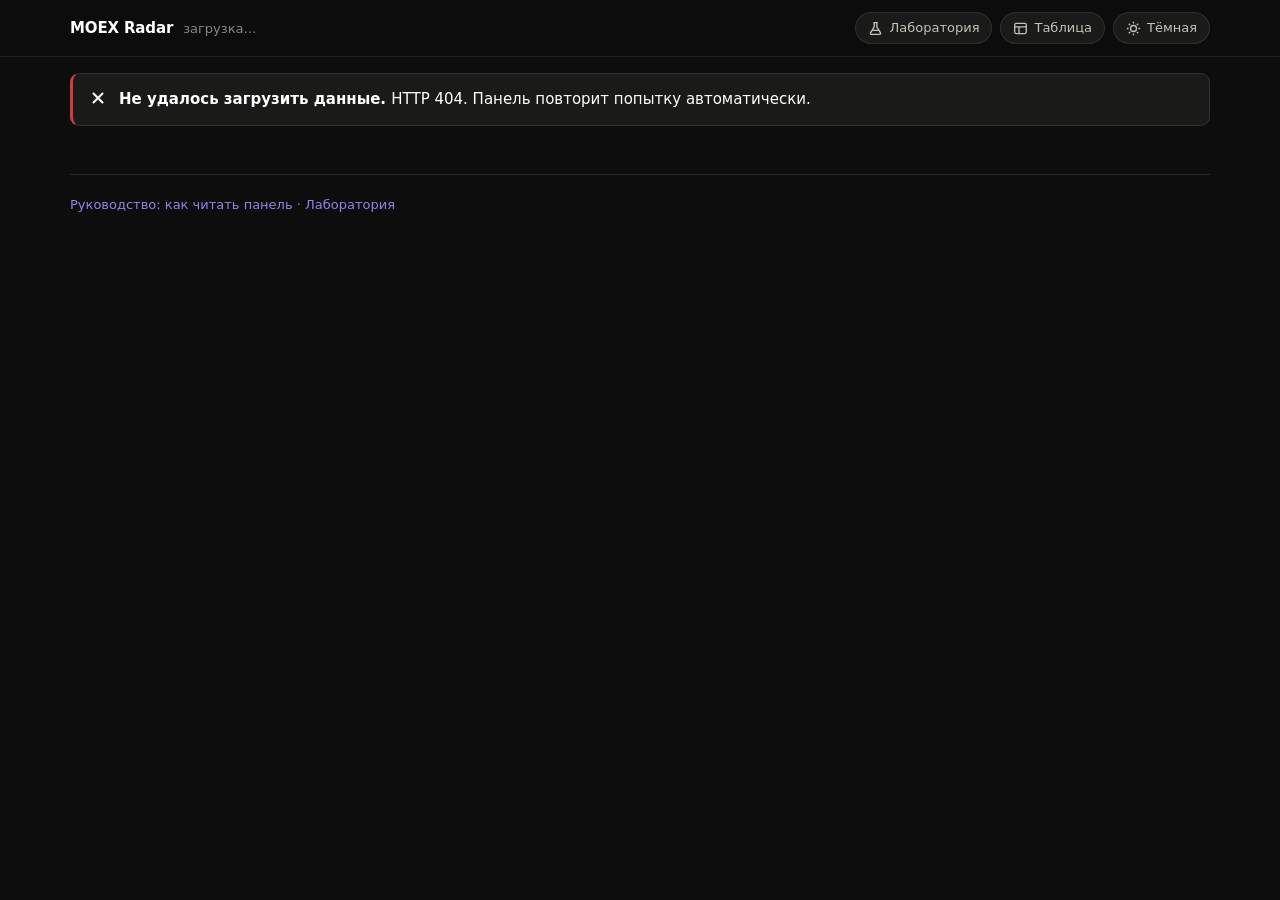
==== commit a9297026: "842, витрина: «насколько верить» на первом экране, мониторы строками, контроль в деньгах Аудит 20.11" ====
--- a/web/index.html
+++ b/web/index.html
@@ -4,7 +4,7 @@
 <meta charset="utf-8">
 <meta name="viewport" content="width=device-width, initial-scale=1, viewport-fit=cover">
 <title>MOEX Radar — состояние российского рынка</title>
-<meta name="description" content="Прогнозная панель по индексу МосБиржи: композит ядра, машина состояний, мониторы потоков и макро.">
+<meta name="description" content="MOEX Radar: позиция «акции» или «деньги» по российскому рынку, оценка рынка и ворота, что дало правило, мониторы.">
 <meta name="color-scheme" content="light dark">
 <link rel="icon" href="favicon.svg" type="image/svg+xml">
 <link rel="stylesheet" href="styles.css">
@@ -97,56 +97,12 @@
     <p class="empty" id="boot">Загружаем данные панели…</p>
   </div>
 
-  <!-- Блок «Как читать» — во всю ширину панели, но текст внутри разложен на колонки:
-       строка длиной в 1180px нечитаема, поэтому ширину даёт сетка, а не абзац. -->
-  <section class="section howto" aria-labelledby="howto-h">
-    <div class="section__head">
-      <h2 class="section__title" id="howto-h">Как читать</h2>
-      <span class="section__sub">позиция — итог; плашки и таблицы под ней объясняют, откуда он</span>
-    </div>
-    <article class="card howto__card">
-      <div class="howto__grid">
-        <div class="howto__col">
-          <h3 class="howto__k">Позиция · итог</h3>
-          <p>Первая строка: <b>акции</b> или <b>деньги</b>, с какой даты и почему, версия правила.
-            Акции — только когда ворота открыты и оценка рынка за них. Исполнять — на следующем
-            закрытии. Правило заморожено: любая правка — новая версия.</p>
-        </div>
-        <div class="howto__col">
-          <h3 class="howto__k">Цикл ставки и тормоз</h3>
-          <p>Две плашки под позицией. Цикл ставки — оценка рынка из трёх показателей, решается
-            по пятницам с порогом ±0,2; рядом — какой показатель держит знак и что говорит
-            простая кривая. Тормоз — ворота из трёх флагов с гистерезисом, закрыты только при всех трёх.</p>
-        </div>
-        <div class="howto__col">
-          <h3 class="howto__k">Что дало правило</h3>
-          <p>Вживую — то, что панель говорила каждый день, против вкладов, акций и простой
-            кривой. Пересчёт истории нынешней версией свёрнут ниже: правило выбирали на той же
-            истории.</p>
-        </div>
-        <div class="howto__col">
-          <h3 class="howto__k">Ориентиры и контекст</h3>
-          <p>Дивиденды минус вклад, «рынок растёт вопреки оценке» и «Контекст рынка» в
-            решение не входят. «Что панель умеет» — сколько падений она обходит и сколько
-            роста берёт на истории. Остальное — в <a href="lab.html">лаборатории</a>.</p>
-        </div>
-      </div>
-      <div class="howto__cta">
-        <a class="btn-link" href="guide.html">
-          <span>Подробное руководство</span>
-          <svg viewBox="0 0 16 16" aria-hidden="true" fill="none" stroke="currentColor"
-               stroke-width="1.7" stroke-linecap="round" stroke-linejoin="round">
-            <path d="M3 8h9M8.5 4.2 12.4 8l-3.9 3.8"/>
-          </svg>
-        </a>
-        <p class="howto__cta-note">Версии правила, как считается живой след, порядок принятия
-          решения, три режима и восемь сочетаний, что означает каждое число и — отдельным
-          разделом — чего эта панель не умеет, включая поздний вход после дна.</p>
-      </div>
-    </article>
-  </section>
-
+  <!-- Блока «Как читать» из четырёх колонок здесь больше нет (аудит 20.11.2026): он
+       пересказывал руководство и стоял после журнала. Строку-ссылку на руководство
+       рисует app.js над мониторами (renderHowto); ссылка ниже — запасная, она видна и
+       тогда, когда данные не загрузились. -->
   <footer class="foot">
+    <p><a href="guide.html">Руководство: как читать панель</a> · <a href="lab.html">Лаборатория</a></p>
     <p id="foot-meta"></p>
   </footer>
 </main>
--- a/web/styles.css
+++ b/web/styles.css
@@ -245,6 +245,10 @@
 }
 .pill:hover { border-color: var(--hair-strong); color: var(--ink); }
 .pill[aria-pressed="true"] { background: var(--inset); color: var(--ink); border-color: var(--hair-strong); }
+/* Включённый режим «Таблица» обязан быть виден на самой кнопке: серая заливка по
+ * серому отличалась от выключенной на глаз никак (аудит 20.11.2026). */
+#table-toggle[aria-pressed="true"] { background: var(--ink); color: var(--surface); border-color: var(--ink); }
+#table-mode:focus { outline: none; }
 .pill__ico { width: 15px; height: 15px; display: block; flex: none; }
 /* Плашка-ссылка между страницами (главная ↔ лаборатория) — та же кнопка шапки, но <a>. */
 a.pill { text-decoration: none; }
@@ -274,6 +278,10 @@
 .banner--err { border-left-color: var(--crit); }
 .banner__ico { flex: none; width: 18px; height: 18px; margin-top: 1px; }
 .banner b { font-weight: 600; }
+/* Плашка об источнике решения и о сорванном расчёте — короткая: на телефоне прежняя
+ * занимала треть первого экрана. */
+.banner--tight { padding: 10px 14px; }
+@media (max-width: 620px) { .banner--tight { font-size: 13px; padding: 9px 12px; gap: 9px; } }
 
 /* ────────────────────────────────────────────────────────── секции */
 
@@ -521,6 +529,58 @@
 .tile__num { font-size: 26px; font-weight: 700; letter-spacing: -.02em; line-height: 1.1; }
 .tile__sub { font-size: 13px; color: var(--ink-3); line-height: 1.45; }
 .tile__foot { margin-top: auto; padding-top: 4px; display: flex; justify-content: space-between; gap: 10px; font-size: 11px; color: var(--ink-3); }
+
+/* Мониторы строками: «название — число — дата данных», полный текст и график — по
+ * нажатию (details/summary). Две независимые колонки: раскрытая строка раздвигает
+ * только свою. */
+.mons { padding-top: 6px; padding-bottom: 8px; }
+.mons__legend {
+  display: flex; flex-wrap: wrap; gap: 6px 18px;
+  font-size: 13px; color: var(--ink-3); padding: 8px 0 12px; border-bottom: 1px solid var(--hair);
+}
+.mons__legend li { display: flex; align-items: baseline; gap: 7px; min-width: 0; }
+.mons__legend .tier { cursor: default; flex: none; }
+.mons__cols { display: grid; }
+@media (min-width: 900px) { .mons__cols { grid-template-columns: repeat(2, minmax(0, 1fr)); column-gap: 40px; align-items: start; } }
+.mon { border-bottom: 1px solid var(--hair); }
+.mons__col:last-child > .mon:last-child { border-bottom: 0; }
+@media (min-width: 900px) { .mons__col > .mon:last-child { border-bottom: 0; } }
+.mon__sum { list-style: none; cursor: pointer; display: block; }
+.mon__sum::-webkit-details-marker { display: none; }
+.mon__row {
+  display: grid; grid-template-columns: minmax(0, 1fr) auto auto auto 14px;
+  column-gap: 12px; align-items: baseline; padding: 10px 0;
+}
+.mon__title { font-size: 15px; font-weight: 600; line-height: 1.3; overflow-wrap: anywhere; }
+.tile--dead .mon__title { color: var(--ink-2); }
+.mon__num { font-size: 15px; font-weight: 600; font-variant-numeric: tabular-nums; white-space: nowrap; text-align: right; }
+.mon__date { display: inline-flex; align-items: center; gap: 6px; font-size: 13px; color: var(--ink-3); white-space: nowrap; font-variant-numeric: tabular-nums; }
+.mon__tier-cell { display: inline-flex; justify-content: flex-end; min-width: 64px; }
+.mon__chev { align-self: center; color: var(--ink-3); }
+.mon__sum:hover .mon__chev { color: var(--ink); }
+.mon__body { display: flex; flex-direction: column; gap: 10px; padding: 0 0 14px; }
+.mon__tier { color: var(--ink-3); }
+@media (max-width: 620px) {
+  /* На телефоне дата и значок уходят второй строкой под название. */
+  .mon__row { grid-template-columns: minmax(0, 1fr) auto 14px; row-gap: 2px; }
+  .mon__title { grid-column: 1; grid-row: 1; }
+  .mon__num { grid-column: 2; grid-row: 1; }
+  .mon__chev { grid-column: 3; grid-row: 1; }
+  .mon__date { grid-column: 1; grid-row: 2; }
+  .mon__tier-cell { grid-column: 2 / 4; grid-row: 2; min-width: 0; }
+}
+/* Строка-ссылка на руководство над мониторами. */
+.howto-line { margin-top: 32px; font-size: 13px; color: var(--ink-3); }
+.howto-line a { color: var(--s1); text-decoration: none; }
+.howto-line a:hover { text-decoration: underline; }
+.howto-line + .section { margin-top: 20px; }
+
+/* Контроль в деньгах (лаборатория). */
+.control__status { display: inline-flex; align-items: center; gap: 6px; font-size: 15px; font-weight: 600; }
+.control__lines { max-width: 110ch; margin-top: 0; }
+.control__facts { margin-top: 18px; padding-top: 16px; border-top: 1px solid var(--hair); }
+.control__ic { margin-top: 16px; }
+.control__ic > .card__foot { margin-top: 8px; }
 
 .dot-status { width: 7px; height: 7px; border-radius: 50%; flex: none; }
 .dot-status--ok { background: var(--good); }
@@ -624,6 +684,7 @@
 .plaque__main { display: flex; flex-wrap: wrap; align-items: baseline; gap: 4px 12px; margin-bottom: 12px; }
 .plaque__word { font-size: 21px; font-weight: 700; letter-spacing: -.015em; line-height: 1.2; }
 .plaque__meta { font-size: 13px; color: var(--ink-2); }
+.plaque__cap { font-size: 13px; color: var(--ink-3); margin-bottom: 8px; }
 .plaque__legs { display: grid; grid-template-columns: repeat(3, minmax(0, 1fr)); gap: 8px 16px; }
 .plaque__num { font-size: 21px; font-weight: 600; letter-spacing: -.015em; margin-top: 2px; font-variant-numeric: tabular-nums; }
 .plaque__lines { margin-top: 12px; }
@@ -752,6 +813,7 @@
   margin-top: 22px; padding-top: 20px; border-top: 1px solid var(--hair);
   display: flex; flex-wrap: wrap; align-items: center; gap: 14px 20px;
 }
+.howto__cta-note a { color: var(--s1); }
 .howto__cta-note {
   font-size: 13px; color: var(--ink-3); flex: 1 1 320px; min-width: 0;
   line-height: 1.55; text-wrap: pretty;
@@ -865,8 +927,67 @@
 }
 .position--long .position__name { color: var(--accent); }
 .position__meta { font-size: 15px; color: var(--ink-2); text-wrap: pretty; }
-.position__grid { display: grid; gap: 16px 32px; margin-top: 16px; }
-@media (min-width: 900px) { .position__grid { grid-template-columns: 1.15fr 1fr; } }
+.position__cash { font-size: 13px; color: var(--ink-2); margin-top: 6px; }
+.position__facts { margin-top: 14px; }
+
+/* «Насколько верить» — три числа под позицией: сила сигнала, твёрдость, итог вживую.
+ * Каждое — кнопка, подробности раскрываются под рядом. На телефоне — три короткие
+ * строки одна под другой, чтобы ряд оставался на первом экране. */
+.trust { margin-top: 14px; }
+.trust__row { display: grid; gap: 8px; }
+@media (min-width: 760px) {
+  .trust__row--2 { grid-template-columns: repeat(2, minmax(0, 1fr)); }
+  .trust__row--3 { grid-template-columns: repeat(3, minmax(0, 1fr)); }
+}
+.trust__item {
+  position: relative; display: grid; gap: 2px; text-align: left; cursor: pointer;
+  padding: 10px 36px 10px 14px; min-width: 0;
+  background: var(--surface-2); border: 1px solid var(--hair); border-radius: var(--radius-sm);
+  transition: border-color .12s ease, background .12s ease;
+}
+.trust__item:hover { border-color: var(--hair-strong); }
+.trust__item[aria-expanded="true"] { background: var(--inset); border-color: var(--hair-strong); }
+.trust__v { font-size: 21px; font-weight: 600; letter-spacing: -.015em; line-height: 1.25; }
+.trust__hint { font-size: 13px; color: var(--ink-2); }
+.trust__chev { position: absolute; right: 12px; top: 12px; color: var(--ink-3); }
+.trust__item[aria-expanded="true"] .trust__chev { transform: rotate(180deg); }
+.trust__panel {
+  margin-top: 8px; padding: 14px 16px;
+  border: 1px solid var(--hair); border-radius: var(--radius-sm); background: var(--surface);
+}
+.trust__lead { font-size: 15px; line-height: 1.45; max-width: 78ch; margin-bottom: 12px; text-wrap: pretty; }
+.trust__panel .position__note { margin-top: 10px; }
+@media (max-width: 620px) {
+  .trust__row { gap: 6px; }
+  .trust__item { grid-template-columns: auto 1fr; column-gap: 8px; align-items: baseline; padding: 8px 32px 8px 12px; }
+  .trust__item .stat__k { grid-column: 1 / -1; }
+  .trust__v { font-size: 15px; }
+  .trust__chev { top: 10px; right: 10px; }
+  .trust__panel { padding: 12px; }
+}
+/* Пересчёт рядом с тем, что панель говорила вживую, — приглушённо и обычным весом. */
+.recalc { color: var(--ink-3); font-weight: 400; }
+.wave__open { color: var(--ink-3); font-weight: 400; }
+.wave__open::before { content: " · "; }
+@media (max-width: 760px) {
+  /* В узкой числовой таблице пересчёт и пометка «идёт» уходят второй строкой ячейки:
+     в одну строку таблица волн становилась шире экрана. */
+  .tablewrap--tight .recalc, .tablewrap--tight .wave__open { display: block; }
+  .wave__open::before { content: ""; }
+  .position__journal .recalc { display: block; }
+}
+table.data tr.is-current .recalc { font-weight: 400; }
+.vote { display: grid; gap: 14px 28px; }
+@media (min-width: 760px) { .vote { grid-template-columns: 1.6fr 1fr 1fr; } }
+.vote__list { margin-top: 4px; }
+.vote__list li {
+  display: flex; justify-content: space-between; gap: 12px; align-items: baseline;
+  font-size: 13px; line-height: 1.4; padding: 6px 0; border-top: 1px solid var(--hair);
+}
+.vote__list li:first-child { border-top: 0; }
+.vote__n { font-weight: 600; font-variant-numeric: tabular-nums; white-space: nowrap; }
+.vote__chart { margin-top: 14px; max-width: 460px; }
+.vote__chart .stat__k { margin-bottom: 2px; }
 .position__note {
   font-size: 13px; color: var(--ink-3); margin-top: 12px;
   max-width: 68ch; line-height: 1.45; text-wrap: pretty;
@@ -901,10 +1022,32 @@
 .switch__t tr > :last-child { padding-right: 0; text-align: right; }
 .switch__now { font-weight: 600; font-variant-numeric: tabular-nums; white-space: nowrap; }
 .switch__hint { display: block; color: var(--ink-3); margin-top: 2px; }
+.switch { margin-top: 16px; padding-top: 14px; border-top: 1px solid var(--hair); }
+.switch__when { font-size: 13px; color: var(--ink-2); margin-top: 10px; }
+@media (max-width: 620px) {
+  /* На телефоне строка условия — в два яруса: показатель и «сейчас» сверху, «нужно» с
+     пояснениями под ними во всю ширину. В три колонки пояснение шло столбиком по
+     три слова в строке. Шапка колонок остаётся скринридеру. */
+  .switch__t thead { position: absolute; width: 1px; height: 1px; overflow: hidden; clip: rect(0 0 0 0); clip-path: inset(50%); }
+  .switch__t, .switch__t tbody { display: block; }
+  .switch__t tr { display: grid; grid-template-columns: minmax(0, 1fr) auto; border-top: 1px solid var(--hair); padding: 7px 0; }
+  .switch__t tbody tr:first-child { border-top: 0; padding-top: 0; }
+  .switch__t th, .switch__t td { border-top: 0; padding: 0; }
+  .switch__t tbody th { grid-column: 1; grid-row: 1; }
+  .switch__t td.switch__now { grid-column: 2; grid-row: 1; }
+  .switch__t td:not(.switch__now) { grid-column: 1 / -1; grid-row: 2; text-align: left; padding-top: 2px; }
+}
 .position__ribbon { margin-top: 16px; padding-top: 14px; border-top: 1px solid var(--hair); }
 .position__ribbon .stat__k { margin-bottom: 4px; }
+/* Тот же отрезок крупно: «панель говорила» над «пересчётом» на общей оси времени. */
+.ribbon__zoom { margin-top: 12px; }
+.ribbon__pair { display: grid; grid-template-columns: auto minmax(0, 1fr); gap: 3px 10px; align-items: start; }
+.ribbon__lbl { font-size: 11px; color: var(--ink-3); white-space: nowrap; line-height: 18px; }
+.ribbon__lbl:nth-of-type(2) { padding-top: 6px; }
 .position__journal { margin-top: 16px; padding-top: 14px; border-top: 1px solid var(--hair); }
 .position__journal .stat__k { margin-bottom: 6px; }
+.position__journal--in { margin-top: 0; padding-top: 0; border-top: 0; }
+.position__journal .tablewrap + .tablewrap, .position__journal .position__note + .tablewrap { margin-top: 14px; }
 .legend__sw--accent { background: var(--accent); }
 /* Режим в шапке: сноска про распределение и n — мелко, но чернилами 4,5:1. */
 .hero__fine {
